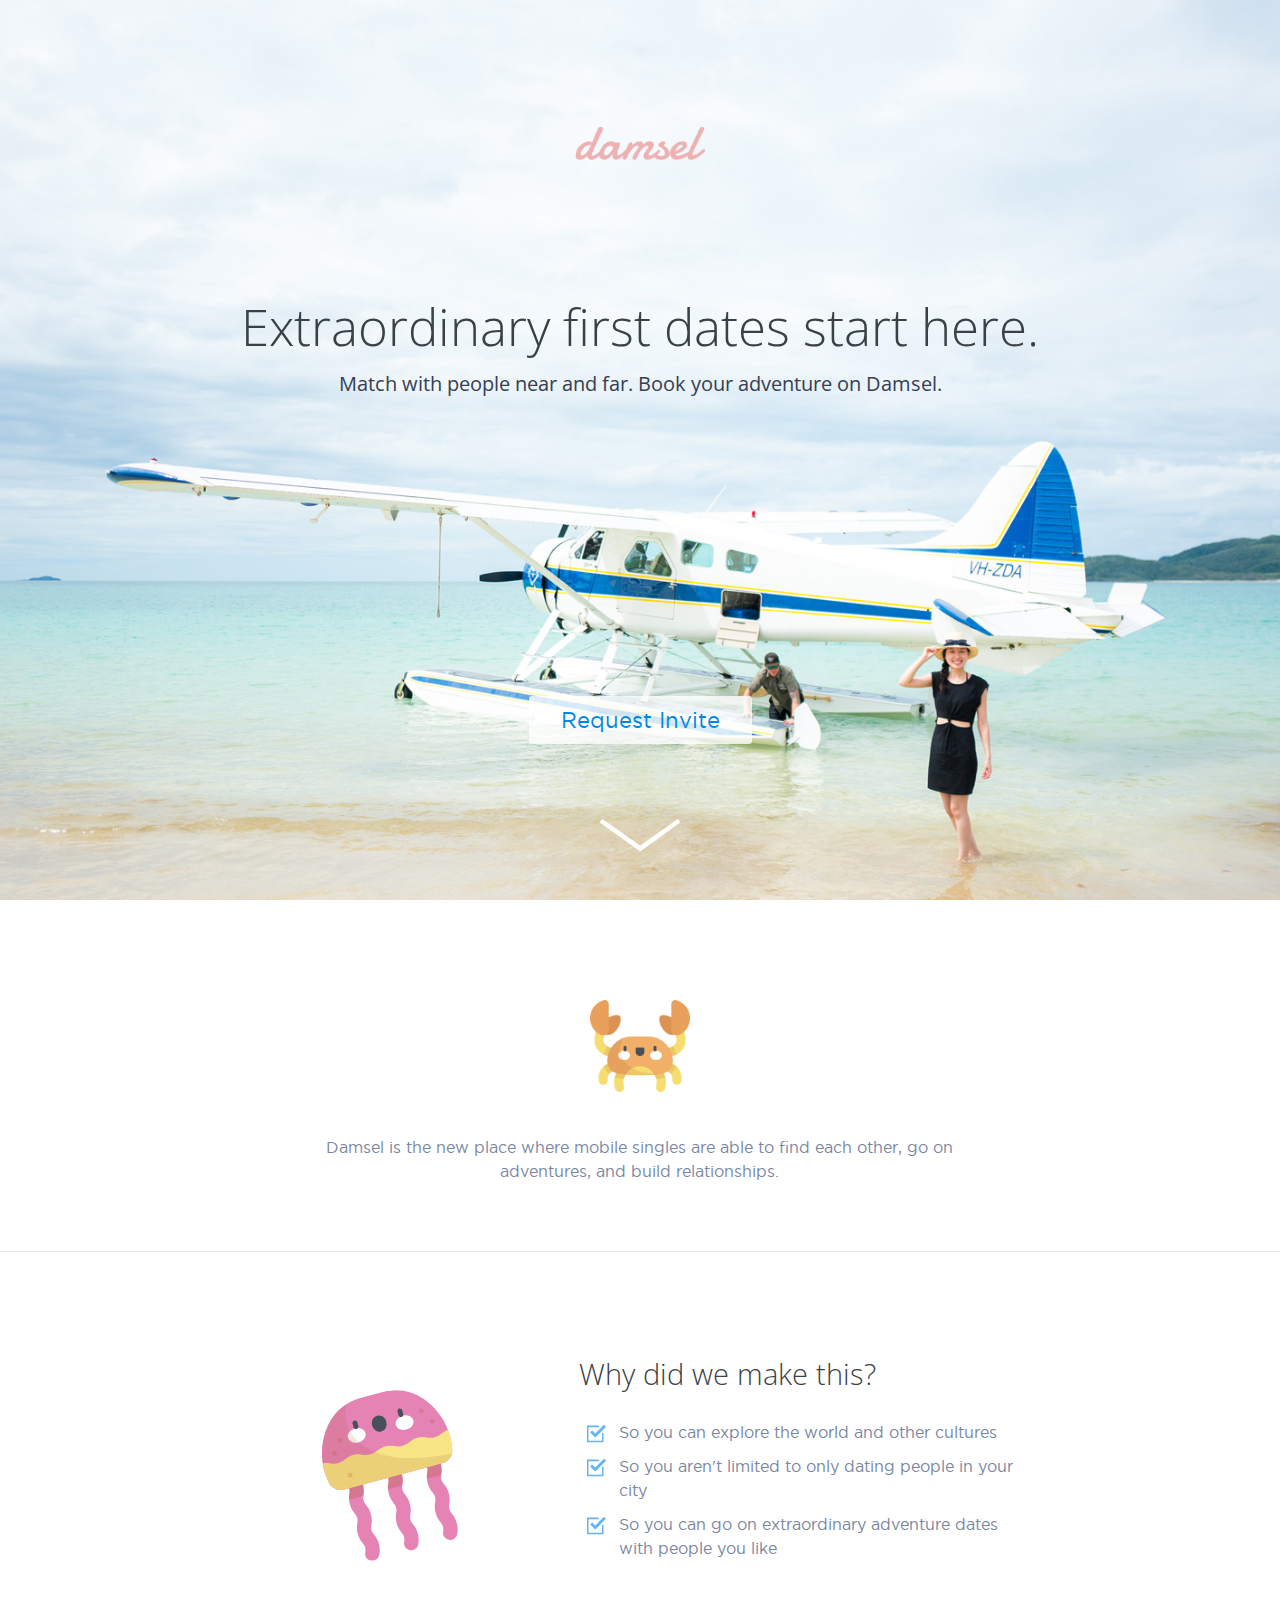
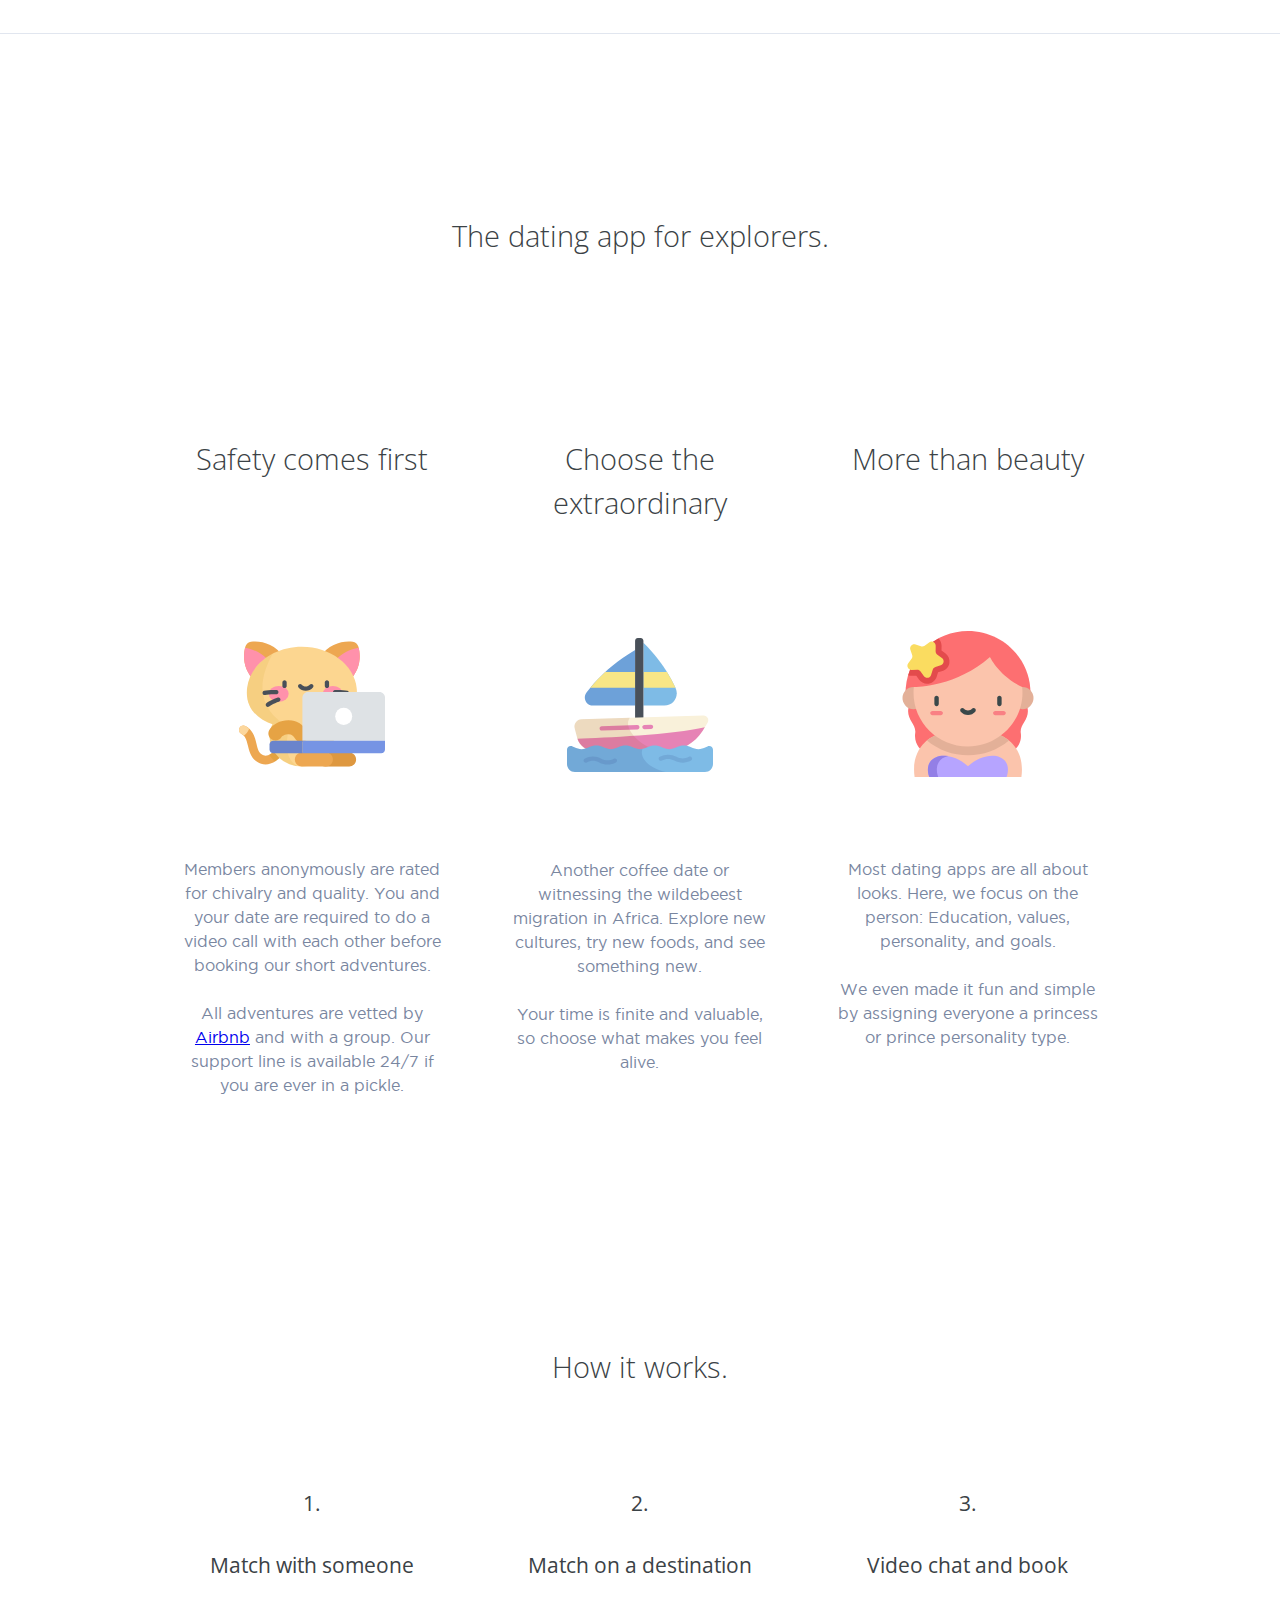
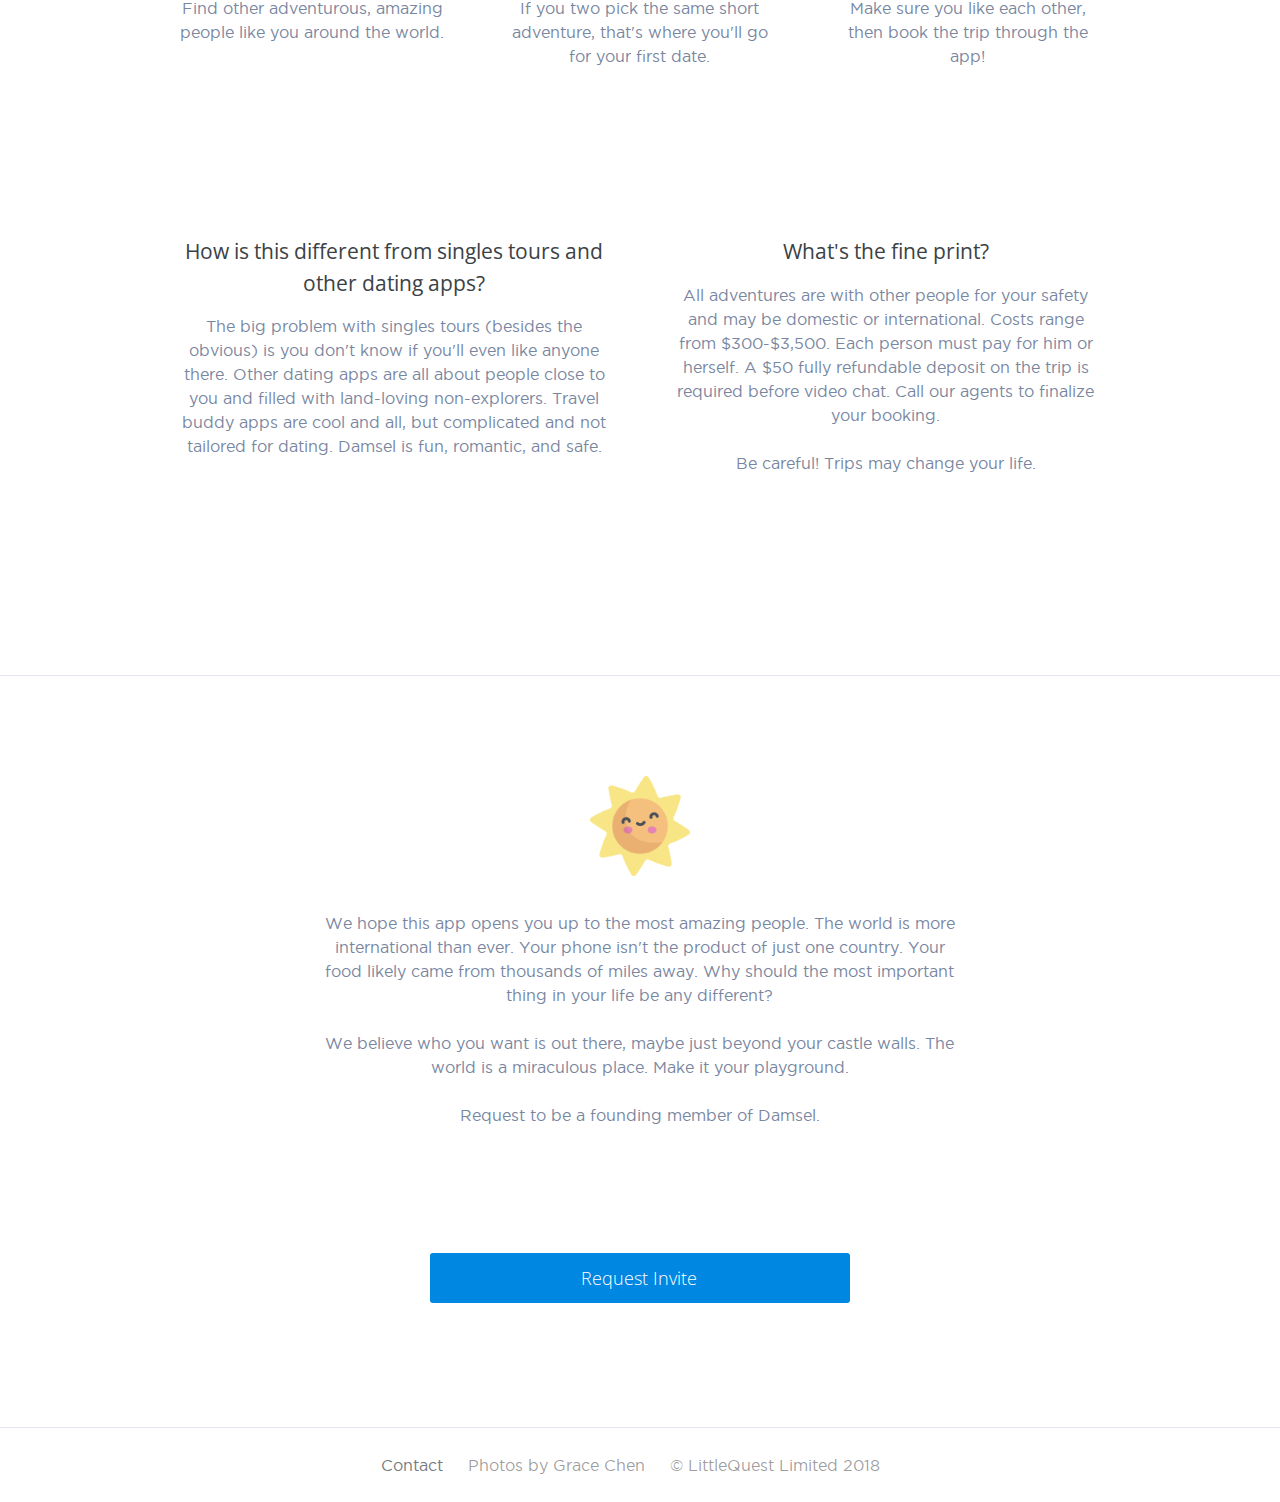
==== index.html @ 071e464c "cleaned up copy" ====
<!DOCTYPE html>
<html lang="en" class="marketing">
  <head>
    <meta http-equiv="X-UA-Compatible" content="IE=edge">
    <meta charset="utf-8">
    <title>Damsel - The dating app for explorers.</title>
    <meta name="description" content="Extraordinary first dates start here. Match with people near and far. Book your adventure on Damsel. The dating app for explorers." />
    <meta name="keywords" content="img-assets/socialthumbmail.jpg" />

    <meta name="viewport" content="width=device-width, initial-scale=1">
    <meta name="author" content="Damsel.app" />
    <meta name="copyright" content="Damsel" />
    <meta name="application-name" content="Damsel" />
    <meta property="og:title" content="Damsel - Find your next adventure." />
    <meta property="og:locale" content="en_US" />  
    <meta property="fb:app_id" content="" />
    <meta property="og:site_name" content="Damsel.app"/>
    <meta property="og:type" content="article" />
    <meta property="og:image" content="img-assets/socialthumbnail.jpg" />
    <meta property="og:url" content="https://www.damsel.app/" />
    <meta property="og:description" content="Extraordinary first dates start here. Match with people near and far. Book your adventure on Damsel. The dating app for explorers." />

    <meta name="twitter:card" content="summary" />
    <meta name="twitter:title" content="Damsel" />
    <meta name="twitter:description" content="Extraordinary first dates start here. Match with people near and far. Book your adventure on Damsel. The dating app for explorers." />
    <meta name="twitter:image" content="img-assets/socialthumbmail.jpg" />  
 

    <!-- Global site tag (gtag.js) - Google Analytics -->
    <script async src="https://www.googletagmanager.com/gtag/js?id=UA-123199092-1"></script>
    <script>
      window.dataLayer = window.dataLayer || [];
      function gtag(){dataLayer.push(arguments);}
      gtag('js', new Date());

      gtag('config', 'UA-123199092-1');
    </script>


    <!-- <link rel="icon" href="http://www.thebreakupapp.com/wp-content/uploads/2016/04/cropped-favicon-32x32.png" sizes="32x32" /> -->
    <!-- <link rel="shortcut icon" type="image/x-icon" href="/favicon.ico"> -->


    <link rel="stylesheet" href="css/marketing.css">

    <!--[if lt IE 9]>
    <script src="//cdn.jsdelivr.net/html5shiv/3.7.2/html5shiv.min.js"></script>
    <script src="//cdnjs.cloudflare.com/ajax/libs/respond.js/1.4.2/respond.min.js"></script>
    <![endif]-->

  </head>

<body>
  <!-- fb -->
<div id="fb-root"></div>
<script>(function(d, s, id) {
  var js, fjs = d.getElementsByTagName(s)[0];
  if (d.getElementById(id)) return;
  js = d.createElement(s); js.id = id;
  js.src = 'https://connect.facebook.net/en_GB/sdk.js#xfbml=1&version=v3.1&appId=214267021956002&autoLogAppEvents=1';
  fjs.parentNode.insertBefore(js, fjs);
}(document, 'script', 'facebook-jssdk'));</script>


  <!-- Top bar removed for now -->
<!--  <div class="top-bar">
    <div class="top-bar-text">Available on iOS and Android.</div>
    <h1 class="logo hide-text">Damsel</h1>
    <a href="/login" class="sign-in-button">Download</a>
  </div> -->
<!--   <a href="/login" class="sign-in-button">damsel.app</a>
 -->
  <section class="splash-content">
    <div class="logo-container">
      <h1 class="logo hide-text">Damsel</h1>
    </div>
    <div id="app-download" class="main-center get-app">
      <h1>Extraordinary first dates start here.</h1>
      <p class="lead">Match with people near and far. Book your adventure on Damsel.</p>
 <!--      <form action="/" method="post" class="main-cta">
        <div  class="mobile-apps"><ul class="apps"><li class="app-item"><a class="app-link app-ios" href="https://itunes.apple.com/us/app/littlebook-the-breakup-app/id1033016793?ls=1&mt=8" aria-label="Download LittleBook on the app store" target="_blank"></a></li><li class="app-item"><a class="app-link app-android" href="https://play.google.com/store/apps/details?id=me.littlequest.breakup&utm_source=tba&utm_medium=link&utm_content=android&utm_campaign=header-badge" aria-label="Download LittleBook on Google Play" target="_blank"></a></li></ul>
        </div>
        <br>
      </form> -->

    </div>
    <div class="splash-foot">
      <div class="more-wrap">
        <a href="https://mailchi.mp/95d8ba915544/damsel" id="top-anchor" rel="" class="tell-me-more">Request Invite</a>
      </div>
          <div class="arrow-container">
      <h1 class="icon hide-text">Arrow</h1>
    </div>
    </div>
  </section>


  <section class="paragraph-text features top-part">
    <div class="icon-container">
      <h1 class="icon hide-text">Damsel</h1>
    </div>
    <a id="tell-me-more" name="tellmemore-anchor">scroll to here</a>
    <div class="outer-container">
    <p>Damsel is the new place where mobile singles are able to find each other, go on adventures, and build relationships.</p>
  </section>

  <section class="feature-checks paragraph-text">
    <div class="outer-container">
      <div class="feature-list">
        <div class="balloon" data--300-top="top[sqrt]:-100;" data-600-top="top:100px;"></div>
      <h2>Why did we make this?</h2>
        <ul>
          <li class="feature-li">So you can explore the world and other cultures</li>
          <li class="feature-li">So you aren't limited to only dating people in your city</li>
          <li class="feature-li">So you can go on extraordinary adventure dates with people you like</li>
        </ul>
      </div>
    </div>
  </section>

  <section class="three-points">
    <div class="outer-container">
      <h2>The dating app for explorers.</h2>

      <div class="third">
        <h2>Safety comes first</h2>
        <div class="first-image"></div>
        <p>Members anonymously are rated for chivalry and quality. You and your date are required to do a video call with each other before booking our short adventures.
        <br>&nbsp;<br>
        All adventures are vetted by <a href="https://www.airbnb.com/s/experiences">Airbnb</a> and with a group. Our support line is available 24/7 if you are ever in a pickle.</p>
      </div>
      <div class="third">
        <h2 style="margin-bottom:58px;">Choose the extraordinary</h2>
        <div class="second-image"></div>
        <p>Another coffee date or witnessing the wildebeest migration in Africa. Explore new cultures, try new foods, and see something new. 
        <br>&nbsp;<br>
        Your time is finite and valuable, so choose what makes you feel alive.
        </p>
      </div>
      <div class="third">
      <h2>More than beauty</h2>
      <div class="third-image"></div>
      <p>Most dating apps are all about looks. Here, we focus on the person: Education, values, personality, and goals. 
      <br>&nbsp;<br>
      We even made it fun and simple by assigning everyone a princess or prince personality type.
      </p>
      </div>
    </div>
  </section>


<section class="three-points">
    <div class="outer-container">
      <h2>How it works.</h2>
      <div class="third">
        <!-- <div class="fourth-image></div>  -->
        <h3>1.<br><br> Match with someone</h3>
        <p>Find other adventurous, amazing people like you around the world.</p>
      </div>
      <div class="third">
       <!-- <div class="fifth-image"></div> -->
        <h3>2.<br><br>Match on a destination</h3>
        <p>If you two pick the same short adventure, that's where you'll go for your first date. 
        </p>
      </div>
      <div class="third">
      <h3>3.<br><br>Video chat and book</h3>
      <!-- <div class="sixth-image"></div> -->
      <p>Make sure you like each other, then book the trip through the app!
      </p>
      </div>
    </div>
  </section>
  
  <section class="faq">
    <div class="outer-container">
      <div class="half">
        <h3>How is this different from singles tours and other dating apps?</h3>
        <p>The big problem with singles tours (besides the obvious) is you don't know if you'll even like anyone there. Other dating apps are all about people close to you and filled with land-loving non-explorers. Travel buddy apps are cool and all, but complicated and not tailored for dating. Damsel is fun, romantic, and safe.</p>
      </div>
      <div class="half">
        <h3>What's the fine print?</h3>
        <p>All adventures are with other people for your safety and may be domestic or international. Costs range from $300-$3,500. Each person must pay for him or herself. A $50 fully refundable deposit on the trip is required before video chat. Call our agents to finalize your booking.<br>&nbsp;<br>Be careful! Trips may change your life.</p>
      </div>
    </div>
  </section>


  <section class="paragraph-text bottom-part">
    <div class="icon-container">
      <h1 class="icon2 hide-text">Sunshine</h1>
    </div>
    <div class="outer-container">
      <p>We hope this app opens you up to the most amazing people. The world is more international than ever. Your phone isn't the product of just one country. Your food likely came from thousands of miles away. Why should the most important thing in your life be any different?<br>&nbsp;<br>We believe who you want is out there, maybe just beyond your castle walls. The world is a miraculous place. Make it your playground.
      <br>&nbsp;<br>
      Request to be a founding member of Damsel.
      </p>

    </div>
    <div>      
      <form id="form" method="get" target="" action="https://mailchi.mp/95d8ba915544/damsel" accept-charset="UTF-8" class="main-cta" onsubmit="submitted=true;">
        <button type="" id="myEmailButton" class="btn-main-cta" >Request Invite</button>
        <br>
      </form> 
    </div>
  </section>

<!--   <section class="foot-cta" id="get-app-link">
    <div class="outer-container">
      <h2 id="notice">Ready to be amazing?</h2>

    </div>
  </section> -->


  <footer>
<div class="footer-links">
  <ul>
<!--     <li><a href="#app-download" class="a-blue get-app" style="font-weight: bold; color: #0088e3;">Get App</a></li>
 -->    <li><a href="mailto:merlin@damsel.app">Contact</a></li>
    <!-- <li><a href="http://www.littlequest.me/terms">Terms & Privacy Policy</a></li> -->
    <li class="copyright">Photos by Grace Chen</li>    
    <li class="copyright">&copy; LittleQuest Limited 2018</li>
    <!-- <li class="copyright"><div class="fb-like" data-href="https://www.facebook.com/damselapp" data-width="80px" data-layout="button" data-action="like" data-size="small" data-show-faces="false" data-share="false"></div></li> -->
  </ul>
</div>
</footer>



    <!-- SCRIPTS -->
    <script src="https://ajax.googleapis.com/ajax/libs/jquery/1.11.1/jquery.min.js"></script>


    <script>
    // Top bar removed for now.
      // $(document).scroll(function() { // show/hides top bar on scroll
      //  var y = $(this).scrollTop();
      //  if (y > 550) {
      //    $(".top-bar").css("top", "0");
      //  } else {
      //    $(".top-bar").css("top", "-70px");
      //  }
      // });

      // // Locks scrolling on first load (at the top of the page), but releases scrolling once 'tell me more' is clicked (or page refreshed anywhere except the top of the page).
      // $(document).ready(function(){

      //     $('.get-app').click(function(){
      //     $('html, body').animate({
      //       scrollTop: $( $(this).attr('href') ).offset().top
      //     }, 500);
      //     return false;
      //   });

      // });



    </script>

    <!-- Hotjar Tracking Code for https://www.damsel.app/ -->
    <script>
        (function(h,o,t,j,a,r){
            h.hj=h.hj||function(){(h.hj.q=h.hj.q||[]).push(arguments)};
            h._hjSettings={hjid:266329,hjsv:6};
            a=o.getElementsByTagName('head')[0];
            r=o.createElement('script');r.async=1;
            r.src=t+h._hjSettings.hjid+j+h._hjSettings.hjsv;
            a.appendChild(r);
        })(window,document,'https://static.hotjar.com/c/hotjar-','.js?sv=');
    </script>

</body>
</html>
---- css/marketing.css ----
/* Neat 1.7.0
 * http://neat.bourbon.io
 * Copyright 2012-2014 thoughtbot, inc.
 * MIT License */

@import url(https://fonts.googleapis.com/css?family=Open+Sans:400,600,300);

@font-face {
    font-family: 'gotham';
    src: url('fonts/gotham-book2-webfont.eot');
    src: url('fonts/gotham-book2-webfont.eot?#iefix') format('embedded-opentype'),
         url('fonts/gotham-book2-webfont.woff2') format('woff2'),
         url('fonts/gotham-book2-webfont.woff') format('woff'),
         url('fonts/gotham-book2-webfont.ttf') format('truetype'),
         url('fonts/gotham-book2-webfont.svg#gothamregular') format('svg');
    font-weight: normal;
    font-style: normal;
}


html, body, div, span, applet, object, iframe,
h1, h2, h3, h4, h5, h6, p, blockquote, pre,
a, abbr, acronym, address, big, cite, code,
del, dfn, em, img, ins, kbd, q, s, samp,
small, strike, strong, sub, sup, tt, var,
b, u, i, center,
dl, dt, dd, ol, ul, li,
fieldset, form, label, legend,
table, caption, tbody, tfoot, thead, tr, th, td,
article, aside, canvas, details, embed,
figure, figcaption, footer, header, hgroup,
menu, nav, output, ruby, section, summary,
time, mark, audio, video {
  margin: 0;
  padding: 0;
  border: 0;
  font-size: 100%;
  font: inherit;
  vertical-align: baseline; }

/* HTML5 display-role reset for older browsers */
article, aside, details, figcaption, figure,
footer, header, hgroup, menu, nav, section {
  display: block; }

body {
  line-height: 1; }

ol, ul {
  list-style: none; }

blockquote, q {
  quotes: none; }

blockquote:before, blockquote:after,
q:before, q:after {
  content: '';
  content: none; }

table {
  border-collapse: collapse;
  border-spacing: 0; }

html {
  box-sizing: border-box; }

*, *::after, *::before {
  box-sizing: inherit; }




html {
  -webkit-box-sizing: border-box;
  -moz-box-sizing: border-box;
  box-sizing: border-box; 
}

h1, h2, h3, h4, h5 {
  cursor: default; }

h1, h2 {
  font-family: "open sans", "Lucida Grande", "Tahoma", "Verdana", "Arial", sans-serif;
  font-weight: 300; }

h1 {
  font-size: 3.2em;
  text-align: center;
  line-height: 1.3;
  color: #3A4145;
 }
  @media screen and (min-width: 480px) and (max-width: 1024px) {
    h1 {
      font-size: 2.8em; } }
  @media screen and (min-width: 320px) and (max-width: 480px) {
    h1 {
      font-size: 2em; } }

h2 {
  font-size: 2.3em; }

h3 {
  text-align: center;
  font-size: 1.5em;
  font-family: "open sans", "Lucida Grande", "Tahoma", "Verdana", "Arial", sans-serif;
  padding-bottom: 30px; }

h4 {
  font-size: 1.3em; }
  h4.form-head {
    font-family: "open sans", "Lucida Grande", "Tahoma", "Verdana", "Arial", sans-serif; }

br {
  clear: both; }

hr {
  width: 60%;
  border: 0;
  height: 1px;
  background: #d9dadb; }

body {
  color: #3A4145; }

.hide-text {
  text-indent: 100%;
  white-space: nowrap;
  overflow: hidden; }

.none {
  display: none; }

.modal-open {
  overflow: hidden; }

p.lead {
  font-size: 1.5em;
  font-family: "open sans", "Lucida Grande", "Tahoma", "Verdana", "Arial", sans-serif;
  text-align: center;
  margin-top: 10px;
  /* #79869f */ 
  color: #354054;
  -webkit-font-smoothing: antialiased; }
p.center {
  text-align: center; }
p.disclaimer {
  font-size: .75em;
  font-family: "open sans", "Lucida Grande", "Tahoma", "Verdana", "Arial", sans-serif;
  color: #79869f;
  -webkit-font-smoothing: antialiased; }
  p.disclaimer a {
    color: #3A4145;
    text-decoration: none; }
    p.disclaimer a:hover {
      border-bottom: 1px dotted #3A4145; }


strong {
  font-weight: 600; }

body {
  font-family: "gotham", "open sans", "Tahoma", "Verdana", "Arial", sans-serif;
  line-height: 1.5; 
}

header {
  height: 80px;
  margin-bottom: 50px; }


footer {
  width: 100%;
  margin-top: 25px;
  }

  footer .footer-links {
    color: rgba(0, 0, 0, 0.4);
    font-weight: 300; }
    footer .footer-links ul {
      text-align: center;
      /*padding: 40px 0 25;*/
      padding: 0px 20px 10px;
    }
    footer .footer-links ul li {
      display: inline-block;
      margin-right: 20px;
      padding-bottom: 15px;
      text-align: center; }
      footer .footer-links ul li a {
        color: #3A4145;
        text-decoration: none;
        font-weight: 300;
        opacity: 0.7;
        transition: opacity 0.2s ease; }
        footer .footer-links ul li a:hover {
          opacity: 1; }

*, *:before, *:after {
  -webkit-box-sizing: inherit;
  -moz-box-sizing: inherit;
  box-sizing: inherit; }

.marketing {
  height: 100%;
  width: 100%;
  position: relative;
}
  .marketing body {
    height: 100%;
    width: 100%;
    position: relative;
    color: #79869f;
     }


    @media screen and (min-width: 320px) and (max-width: 650px) {
      .marketing body {
        font-size: 0.85em; } 
      }
    .marketing body.stop-scroll {
      overflow: hidden; }
  .marketing #tell-me-more {
    opacity: 0;
    position: absolute;
    top: 0px;
    /*top: 80px;*/
    right: 0; }
  .marketing input, .marketing button, .marketing div, .marketing form, .marketing img {
    box-sizing: border-box; }
  .marketing p.lead {
    font-size: 20px;
    padding: 0 18px;
    color: #354054; }
  .marketing h1 {
    font-size: 3.2em; }
    @media screen and (min-width: 320px) and (max-width: 650px) {
      .marketing h1 {
        font-size: 2.8em;
        margin: 0px 20px 20px;
         } }
  .marketing h2 {
    font-size: 1.8em;
    color: #3b4246; }
    @media screen and (min-width: 320px) and (max-width: 650px) {
      .marketing h2 {
        width: 90%; } 
      .marketing .feature-list h2 {
        width: 100%;
      }
      }
  .marketing h3 {
    font-family: "open sans", "Lucida Grande", Tahoma, Verdana, Arial, sans-serif;
    font-size: 1.3em;
    color: #3b4246;
    padding-bottom: 15px; }
  .marketing span.text-green {
    color: #82bf02; }
  .marketing span.em {
    font-style: italic;
    font-weight: 600; }
  .marketing header {
    padding-top: 60px;
    text-align: center; }
  .marketing .highlightme {
    background-color: #fffac2; }
  .marketing section {
    margin: 0; }
    .marketing section:nth-of-type(1) {
      margin: 0; }
  .marketing .outer-container {
    max-width: 60em;
    margin-left: auto;
    margin-right: auto; }
    .marketing .outer-container:after {
      content: "";
      display: table;
      clear: both; }
  .marketing .logo-container {
    position: relative; }
    .marketing .logo-container .logo {
      background: url(../img-assets/logo-large.png) no-repeat;
      background-size: 130px;
      width: 130px;
      height: 40px;
      position: absolute;
      margin: auto;
      top: 0;
      bottom: 0;
      left: 0;
      right: 0; }

      .marketing .icon-container {
        height: 100px;
        width: 100%;
        /* min-height: 200px; */
        margin-bottom: 35px;
        position: relative;
    }


      .icon-container .icon {
        background: url(../img-assets/damsel-crab.png) no-repeat;
        background-size: 100px;
        width: 100px;
        height: 100px;
        position: absolute;
        margin: auto;
        top: 0;
        bottom: 0;
        left: 0;
        right: 0; 
    }

          .icon-container .icon2 {
        background: url(../img-assets/sunshine.png) no-repeat;
        background-size: 100px;
        width: 100px;
        height: 100px;
        position: absolute;
        margin: auto;
        top: 0;
        bottom: 0;
        left: 0;
        right: 0; 
    }


.arrow-container .icon {
    background: url(../img-assets/118738.png) no-repeat;
    background-size: 80px;
    width: 80px;
    height: 80px;
    position: absolute;
    margin: auto;
    top: 270px;
    bottom: 0;
    left: 0;
    right: 0;
    -webkit-animation-name: bob;
    animation-name: bob;
    -webkit-animation-duration: 1.5s;
    animation-duration: 1.5s;
    -webkit-transition: all cubic-bezier(.8,.1,.27,1);
    -o-transition: all cubic-bezier(.8,.1,.27,1);
    transition: all cubic-bezier(.8,.1,.27,1);
    -webkit-animation-iteration-count: infinite;
    animation-iteration-count: infinite;
}

      @media screen and (min-width: 320px) and (max-width: 650px) {
        .marketing .logo-container .logo {
          width: 120px;
          height: 40px;
          background-size: 120px; } 
        }
  .marketing .logo-container, .marketing .splash-foot {
    height: 32.5%;
    width: 100%;
    min-height: 200px; }


  @media screen and (min-width: 320px) and (max-width: 650px) {
    .marketing .logo-container {
      height: 15%;
      min-height: 0; } }
  .marketing .splash-foot {
    overflow: visible;
    position: relative;
    text-align: center; }
    .marketing .splash-foot .more-wrap {
      margin: auto;
      width: 300px;
      height: 30px;
      position: absolute;
      /*top: -130px;*/
      top: -10px;
      left: 0;
      bottom: 0;
      right: 0;
      z-index: 999; }

    .marketing .splash-foot {
      position: absolute;
      bottom: 30px;
    }
      @media screen and (min-width: 320px) and (max-width: 650px) {
        .marketing .splash-foot  {
        position: absolute;
        bottom: 35px;
              } 
           }
    .marketing .splash-foot .tell-me-more {
      padding: 12px 32px;
      border-radius: 3px;
      /*border: 1px #D3D3D3 solid;*/
      background: rgba(255, 255, 255, 0.78);
      font-size: 1.4em;
      color: #0087e2;
      font-weight: 300;
      cursor: pointer;
      text-decoration: none; 
    }
      .marketing .splash-foot .tell-me-more:hover {
        /*color: #64B5F6; #0F67BE; */
        /*color: #0087e2;*/

      }
    .marketing .splash-foot .background-hills, .marketing .splash-foot .foreground-hills {
      position: relative;
      background-color: transparent;
      z-index: 9; }
    .marketing .splash-foot .foreground-hills:before {
      content: "";
      width: 100%;
      height: 450px;
      background: url(../images/hills.svg) no-repeat;
      background-size: 120%;
      background-position: center center;
      position: absolute;
      top: 0;
      right: 0;
      overflow: visible;
      z-index: -1; }
      @media screen and (min-width: 801px) and (max-width: 1024px) {
        .marketing .splash-foot .foreground-hills:before {
          background-size: 1500px; } }
      @media screen and (min-width: 651px) and (max-width: 800px) {
        .marketing .splash-foot .foreground-hills:before {
          background-size: 1300px; } }
      @media screen and (min-width: 320px) and (max-width: 650px) {
        .marketing .splash-foot .foreground-hills:before {
          background-size: 1200px;
          height: 300px;
          top: 100px; } }
    .marketing .splash-foot .background-hills:before {
      content: "";
      width: 100%;
      height: 400px;
      position: absolute;
      top: -70px;
      right: 0;
      background: url(../images/hills3.svg) no-repeat;
      background-size: 110%;
      background-position: center center;
      z-index: -2;
      opacity: 0.1; }
      @media screen and (min-width: 801px) and (max-width: 1024px) {
        .marketing .splash-foot .background-hills:before {
          background-size: 1500px; } }
      @media screen and (min-width: 651px) and (max-width: 800px) {
        .marketing .splash-foot .background-hills:before {
          display: none; } }
      @media screen and (min-width: 320px) and (max-width: 650px) {
        .marketing .splash-foot .background-hills:before {
          display: none; } }
    .marketing .splash-foot .background-mask {
      width: 100%;
      height: 200px;
      background: #F2F8FD;
      position: absolute;
      right: 0;
      bottom: -150px; }
  .marketing .main-cta {
    width: 600px;
    margin: 126px auto 0; }
    @media screen and (min-width: 320px) and (max-width: 650px) {
      .marketing .main-cta {
        width: 90%; } }
    .marketing .main-cta:hover .input-main-cta {
      border-color: #0096fb; }
    .marketing .main-cta:hover .btn-main-cta {
      background: #0096fb;
      border-color: #0096fb; }
    .marketing .main-cta .input-main-cta {
      font-family: "open sans", "open sans", "Lucida Grande", Tahoma, Verdana, Arial, sans-serif;
      font-weight: 300;
      font-size: 18px;
      padding: 0 15px;
      width: 380px;
      height: 50px;
      border: 2px solid #0087e2;
      border-radius: 3px 0 0 3px;
      border-right: 0;
      margin: 0;
      display: block;
      float: left;
      transition: border-color 0.2s ease; }
      .marketing .main-cta .input-main-cta::-webkit-input-placeholder {
        color: #d9dadb; }
      .marketing .main-cta .input-main-cta::-moz-placeholder {
        color: #d9dadb; }
      .marketing .main-cta .input-main-cta:-moz-placeholder {
        color: #d9dadb; }
      .marketing .main-cta .input-main-cta:-ms-input-placeholder {
        color: #d9dadb; }
      .marketing .main-cta .input-main-cta:focus {
        border-color: #0087e2; }
    .marketing .main-cta .btn-main-cta {
    cursor: pointer;
    height: 50px;
    width: 420px;
    border-radius: 3px;
    color: #fff;
    background: #0087e2;
    border: solid 2px #0087e2;
    border-left: 0;
    transition: all 0.2s ease;
    display: block;
    /* float: left; */
    margin: auto;
    font-family: "open sans", "Lucida Grande", Tahoma, Verdana, Arial, sans-serif;
    font-weight: 300;
    font-size: 18px; }
      .marketing .main-cta .btn-main-cta:focus {
        -webkit-box-shadow: 0 0 5px 0 rgba(255, 255, 255, 0.5); }
    @media screen and (min-width: 320px) and (max-width: 650px) {
      .marketing .main-cta .btn-main-cta, .marketing .main-cta .input-main-cta {
        width: 100%;
        margin-bottom: 10px;
        border-right: 2px solid #0087e2;
        border-left: 2px solid #0087e2;
        border-radius: 3px; } }
  .marketing .splash-content {
    width: 100%;
    margin: 0 auto;
    height: 100%;
    min-height: 640px;
    position: relative;
    z-index: 5;
    background: #b3dbf6;
    /* Old browsers */
    background: -moz-linear-gradient(5deg, #b3dbf6 0%, #cbebff 10%, #f3f9fd 44%, #f7fafc 100%);
    /* FF3.6+ */
    background: -webkit-gradient(linear, left bottom, right top, color-stop(0%, #b3dbf6), color-stop(10%, #cbebff), color-stop(44%, #f3f9fd), color-stop(100%, #f7fafc));
    /* Chrome,Safari4+ */
    background: -webkit-linear-gradient(5deg, #b3dbf6 0%, #cbebff 10%, #f3f9fd 44%, #f7fafc 100%);
    /* Chrome10+,Safari5.1+ */
    background: -o-linear-gradient(5deg, #b3dbf6 0%, #cbebff 10%, #f3f9fd 44%, #f7fafc 100%);
    /* Opera 11.10+ */
    background: -ms-linear-gradient(5deg, #b3dbf6 0%, #cbebff 10%, #f3f9fd 44%, #f7fafc 100%);
    /* IE10+ */
    background: linear-gradient(5deg, #b3dbf6 0%, #cbebff 10%, #f3f9fd 44%, #f7fafc 100%);
    /* W3C */
    filter: progid:DXImageTransform.Microsoft.gradient( startColorstr='#b3dbf6', endColorstr='#f7fafc',GradientType=1 );
    /* IE6-9 fallback on horizontal gradient */ 
    background: url(../img-assets/joy3.jpg) no-repeat;
    background-size: cover;
    background-position: bottom;
    /*background-position: 62% 0;*/
    /*background-position: bottom;*/
  }

    /* Use larger background for larger screens */
      @media screen and (min-width: 1200px) {
       .marketing .splash-content {
          background: url(../img-assets/joy2.jpg) no-repeat;
          background-position: 0% 72%;
          background-size: cover;
        }
    }

    .marketing .splash-content .main-center {
      text-align: center;
      height: 35%;
      min-height: 200px;
      width: 100%;
      text-align: center;
      background-color: transparent; }
      @media screen and (min-width: 320px) and (max-width: 650px) {

        .marketing .splash-content {
          /*height: 760px;*/
        }
        .marketing .splash-content .main-center {
          height: auto;
          padding: auto 10px; } 
        }
/*  .marketing .features, .marketing .feature-checks {
    background: rgba(0, 135, 226, 0.05); }*/
  .marketing .features, .marketing .three-points, .marketing .feature-checks, .marketing .faq, .marketing .paragraph-text, .marketing .foot-cta {
    padding-top: 100px;
    padding-bottom: 68px; }

  .foot-cta {
    /*background: url(../img-assets/flyover.jpg) no-repeat top;*/
    /*background: url(../img-assets/takeoff2.jpg) no-repeat 0 286px;*/
    background-size: cover;
/*    background-attachment: fixed;
*/  }

  .marketing .faq, .marketing .paragraph-text {
    border-bottom: 1px solid #E1E6EF; }

  .marketing .faq {
    padding-bottom: 200px
  }

  .marketing .features {    
    /*padding-top: 200px;   */
    position: relative; 
    }

    @media screen and (min-width: 320px) and (max-width: 650px) {
      .marketing .features {
        padding-top: 100px; 
        padding-bottom: 118px;
      } 
      section.foot-cta {
        background: url(../img-assets/takeoff-mobile.jpg) no-repeat;
        background-size: cover;
      }
      .marketing .foot-cta {
       padding-top: 55px;
       padding-bottom: 70px;
      }
      .marketing .three-points, .marketing .feature-checks {
      padding-top: 40px;
      padding-bottom: 40px; 
      }
      .marketing .faq {
       padding-top: 80px;
      padding-bottom: 80px; 
      }
    }
  .marketing .video {
    width: 600px;
    height: 338px;
    margin: 0 auto; }
    @media screen and (min-width: 651px) and (max-width: 800px) {
      .marketing .video {
        width: 80%;
        height: auto; } }
    @media screen and (min-width: 320px) and (max-width: 650px) {
      .marketing .video {
        width: 95%;
        height: auto; } }
  .marketing .three-points {
    text-align: center; }
    .marketing .three-points h2 {
      margin: 80px auto 100px;
     }

    .marketing .three-points .first-image, .marketing .three-points .second-image, .marketing .three-points .third-image {
      height: 246px;
      width: 246px;
      border-radius: 3px;
      background: url("../images/1.2.jpg") no-repeat center center/246px;
      margin: 10px auto 30px; }


    .marketing .three-points .first-image {
      background: url("../img-assets/763724.svg") no-repeat center center/146px; }
    .marketing .three-points .second-image {
      background: url("../img-assets/991762.svg") no-repeat center center/146px; }
    .marketing .three-points .third-image {
      background: url("../img-assets/1009958.svg") no-repeat center center/146px; }

/*    .marketing .three-points .fourth-image {
      background: url("../img-assets/one.svg") no-repeat center center/136px; }
    .marketing .three-points .fifth-image {
      background: url("../img-assets/two.svg") no-repeat center center/136px; }
    .marketing .three-points .sixth-image {
      background: url("../img-assets/three.svg") no-repeat center center/136px; }
*/

  .marketing .third {
    float: left;
    display: block;
    margin-right: 2.35765%;
    width: 31.76157%;
    padding: 0 20px; }
    .marketing .third:last-child {
      margin-right: 0; }
    @media screen and (min-width: 651px) and (max-width: 800px) {
      .marketing .third {
        float: left;
        display: block;
        margin-right: 3.57866%;
        width: 100%;
        margin-bottom: 10px; }
        .marketing .third:last-child {
          margin-right: 0; }
        .marketing .third p {
          max-width: 400px;
          margin: 0 auto; } }
    @media screen and (min-width: 320px) and (max-width: 650px) {
      .marketing .third {
        float: left;
        display: block;
        /*margin-right: 7.42297%;*/
        width: 100%;
        margin-bottom: 40px; }
        .marketing .third:last-child {
          margin-right: 0; }
        .marketing .third p {
          max-width: 400px;
          margin: 0 auto; }
        }
  .marketing .half {
    float: left;
    display: block;
    margin-right: 2.35765%;
    width: 48.82117%;
    padding: 0 20px;
    text-align: center; }
    .marketing .half:last-child {
      margin-right: 0; }
    @media screen and (min-width: 320px) and (max-width: 650px) {
      .marketing .half {
        float: left;
        display: block;
        margin-right: 7.42297%;
        width: 100%; }
        .marketing .half:last-child {
          margin-right: 0; }
        .marketing .half:first-of-type {
          margin-bottom: 30px; } }
  .marketing .balloon {
    position: absolute;
    top: 0;
    left: -300px;
    width: 240px;
    height: 365px;
    -webkit-animation: bob 3s ease-in-out infinite;
    -moz-animation: bob 3s ease-in-out infinite;
    animation: bob 3s ease-in-out infinite; }
    @media screen and (min-width: 320px) and (max-width: 650px) {
       .marketing .splash-content {
        background-position: top 0 left 65%;
       }
      .marketing .balloon {
        display: none; } }
@-webkit-keyframes bob {
  50% {
    -webkit-transform: translateY(-10px); } }
@-moz-keyframes bob {
  50% {
    -moz-transform: translateY(-10px); } }
@keyframes bob {
  50% {
    -webkit-transform: translateY(-10px);
    -moz-transform: translateY(-10px);
    -ms-transform: translateY(-10px);
    -o-transform: translateY(-10px);
    transform: translateY(-10px); } }
  .marketing .balloon:after {
    content: "";
    width: 100%;
    height: 100%;
    background: url("../img-assets/991786.svg") no-repeat center center/168px;
    position: absolute;
    top: -60px;
    right: 0;
    -webkit-transform: rotate(-5deg);
    -moz-transform: rotate(-5deg);
    -ms-transform: rotate(-5deg);
    -o-transform: rotate(-5deg);
    transform: rotate(-5deg); }
  .marketing .clouds1 {
    position: absolute;
    top: -120px;
    left: -560px;
    width: 560px;
    height: 550px; }
    @media screen and (min-width: 320px) and (max-width: 650px) {
      .marketing .clouds1 {
        display: none; } }
  .marketing .clouds1:after {
    content: "";
    width: 100%; 
    height: 100%;
    background: url("../images/clouds1.svg") no-repeat center center/550px;
    position: absolute;
    top: 0;
    right: 0; }
  .marketing .clouds2 {
    position: absolute;
    top: -20px;
    right: -150px;
    width: 310px;
    height: 350px; }
    @media screen and (min-width: 320px) and (max-width: 650px) {
      .marketing .clouds2 {
        display: none; } }
  .marketing .clouds2:after {
    content: "";
    width: 100%;
    height: 100%;
    background: url("../images/clouds2.svg") no-repeat center center/300px;
    background-size: 300px;
    position: absolute;
    top: 0;
    right: 0; }
  .marketing .feature-list {
    padding-left: 10px;
    padding-right: 10px;
    position: relative;
    float: left;
    display: block;
    margin-right: 2.35765%;
    width: 48.82117%;
    margin-left: 42.64902%; }
    .marketing .feature-list:last-child {
      margin-right: 0; }
    .marketing .feature-list ul {
      padding-top: 20px; }
    @media screen and (min-width: 320px) and (max-width: 650px) {
      .marketing .feature-list {
        float: left;
        display: block;
        margin-right: 7.42297%;
        width: 100%;
        margin-left: 0%; }
        .marketing .feature-list:last-child {
          margin-right: 0; }
        .marketing .feature-list h2 {
          text-align: center; }
        .marketing .feature-list ul {
          display: table;
          margin: 0 auto; } }
  .marketing .feature-li {
    padding: 5px 0;
    margin-left: 40px;
    position: relative; }
    .marketing .feature-li:before {
      content: "";
      width: 25px;
      height: 25px;
      position: absolute;
      left: -35px;
      top: 6px;
      background: url("../img-assets/graphic-tick.svg") no-repeat center center/25px; }
  .marketing .paragraph-text p {
    float: left;
    display: block;
    margin-right: 2.35765%;
    width: 65.88078%;
    margin-left: 17.05961%;
    text-align: center; }
    .marketing .paragraph-text p:last-child {
      margin-right: 0; }
  .marketing .foot-cta h2 {
    text-align: center;
    margin: 0 auto; }


        .mobile-apps .apps .app-item {
      display: inline-block;
      margin-top: 35px;
      }

      .mobile-apps .app-link {
          display: block;
          height: 40px;
          width: 135px;
      }

      .mobile-apps .app-ios {
        background: url("/img-assets/mobile-install-apple.png") transparent no-repeat;
        margin-right: 20px;
      }

      .mobile-apps .app-android {
        background: url("/img-assets/mobile-install-google.png") transparent no-repeat;
      }


  @media screen and (min-width: 320px) and (max-width: 650px) {
    .marketing footer {
      height: 120px;
      margin-top: 45px;
       } 
    .marketing .splash-content{
      /*background-size: 900px 900px;*/
        }

          .mobile-apps .app-ios {
        margin-right: 10px;
        }
     }
  .marketing footer.sign-up {
    height: 120px;
     }

 /* .marketing section.paragraph-text.features.top-part {
    padding-bottom: 200px;
  }
*/
  .marketing section.paragraph-text.bottom-part {
    padding: 100px 0;
  }

.book {
    margin: 0 50%;
    width: 100px;
    position: relative;
    left: -50px;
}

@-moz-document url-prefix() {
    .marketing .splash-foot {
    position: absolute;
    bottom: 40px;
  }
}
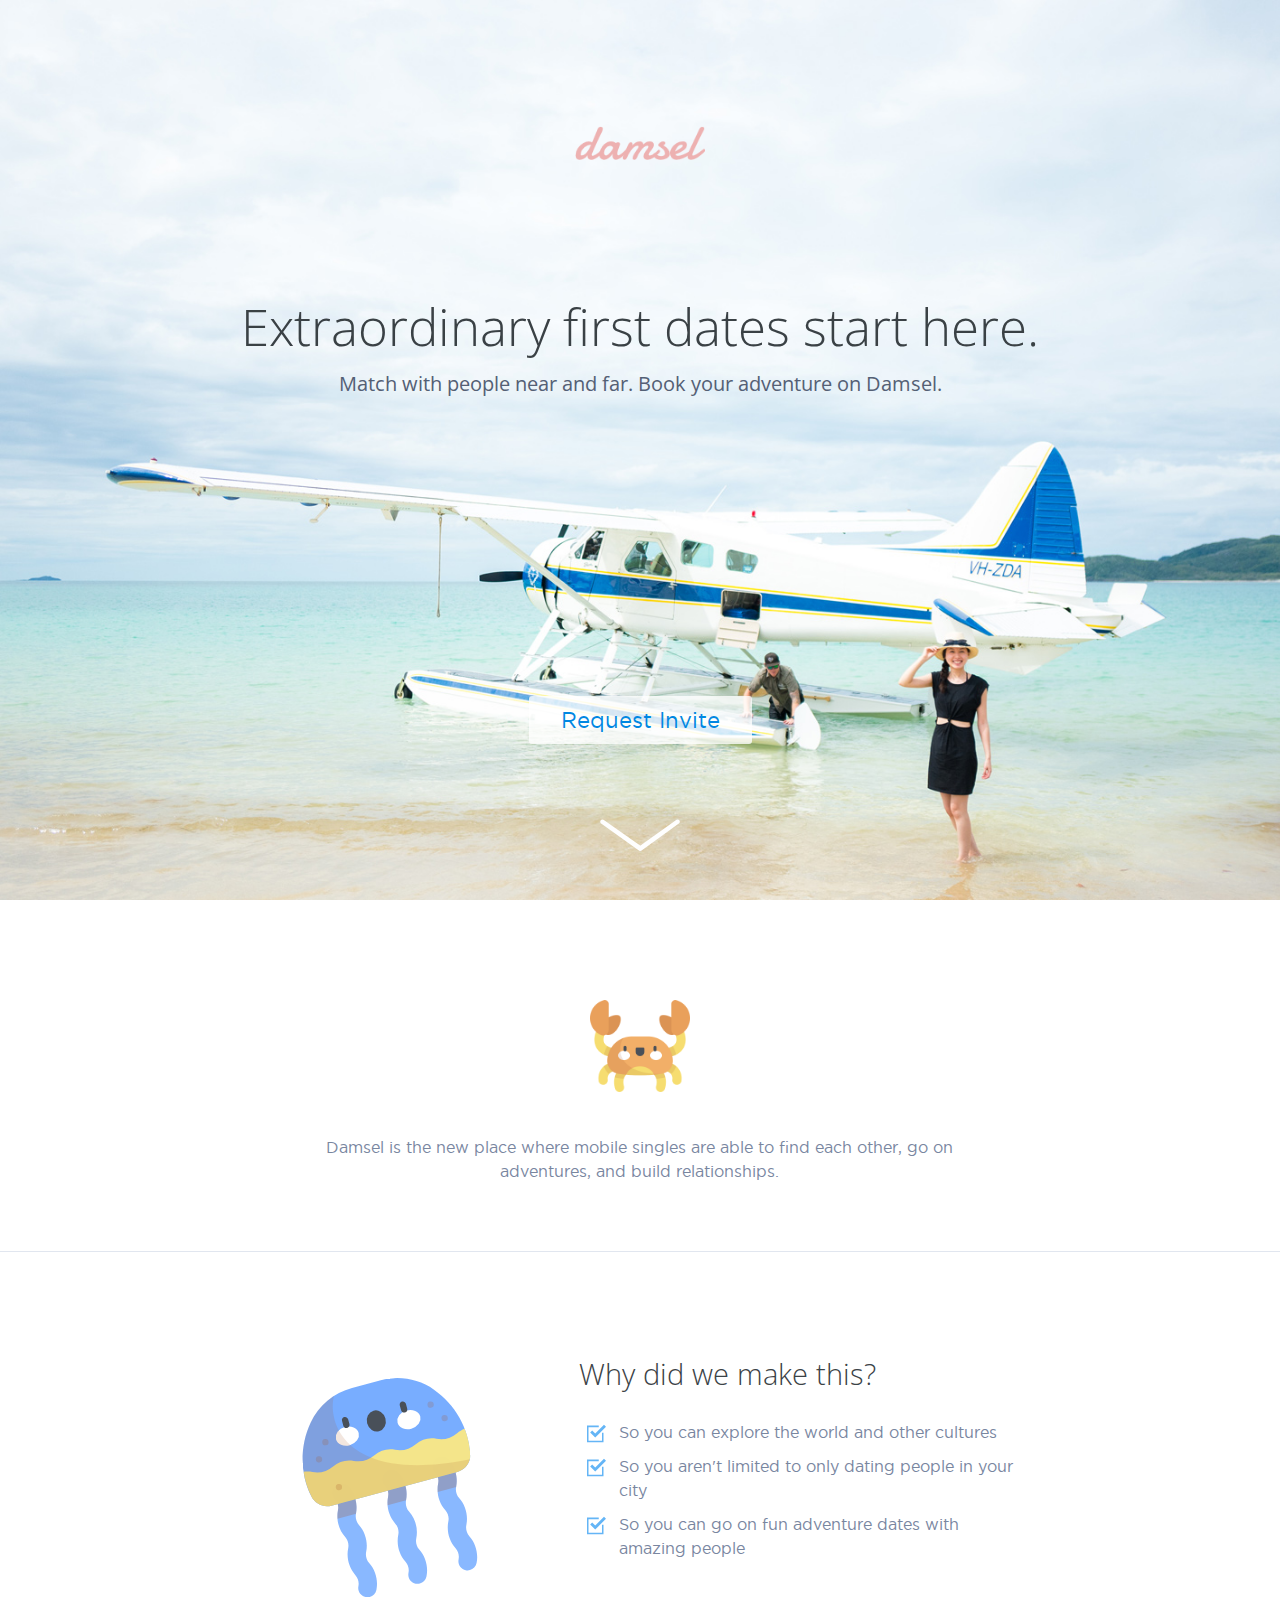
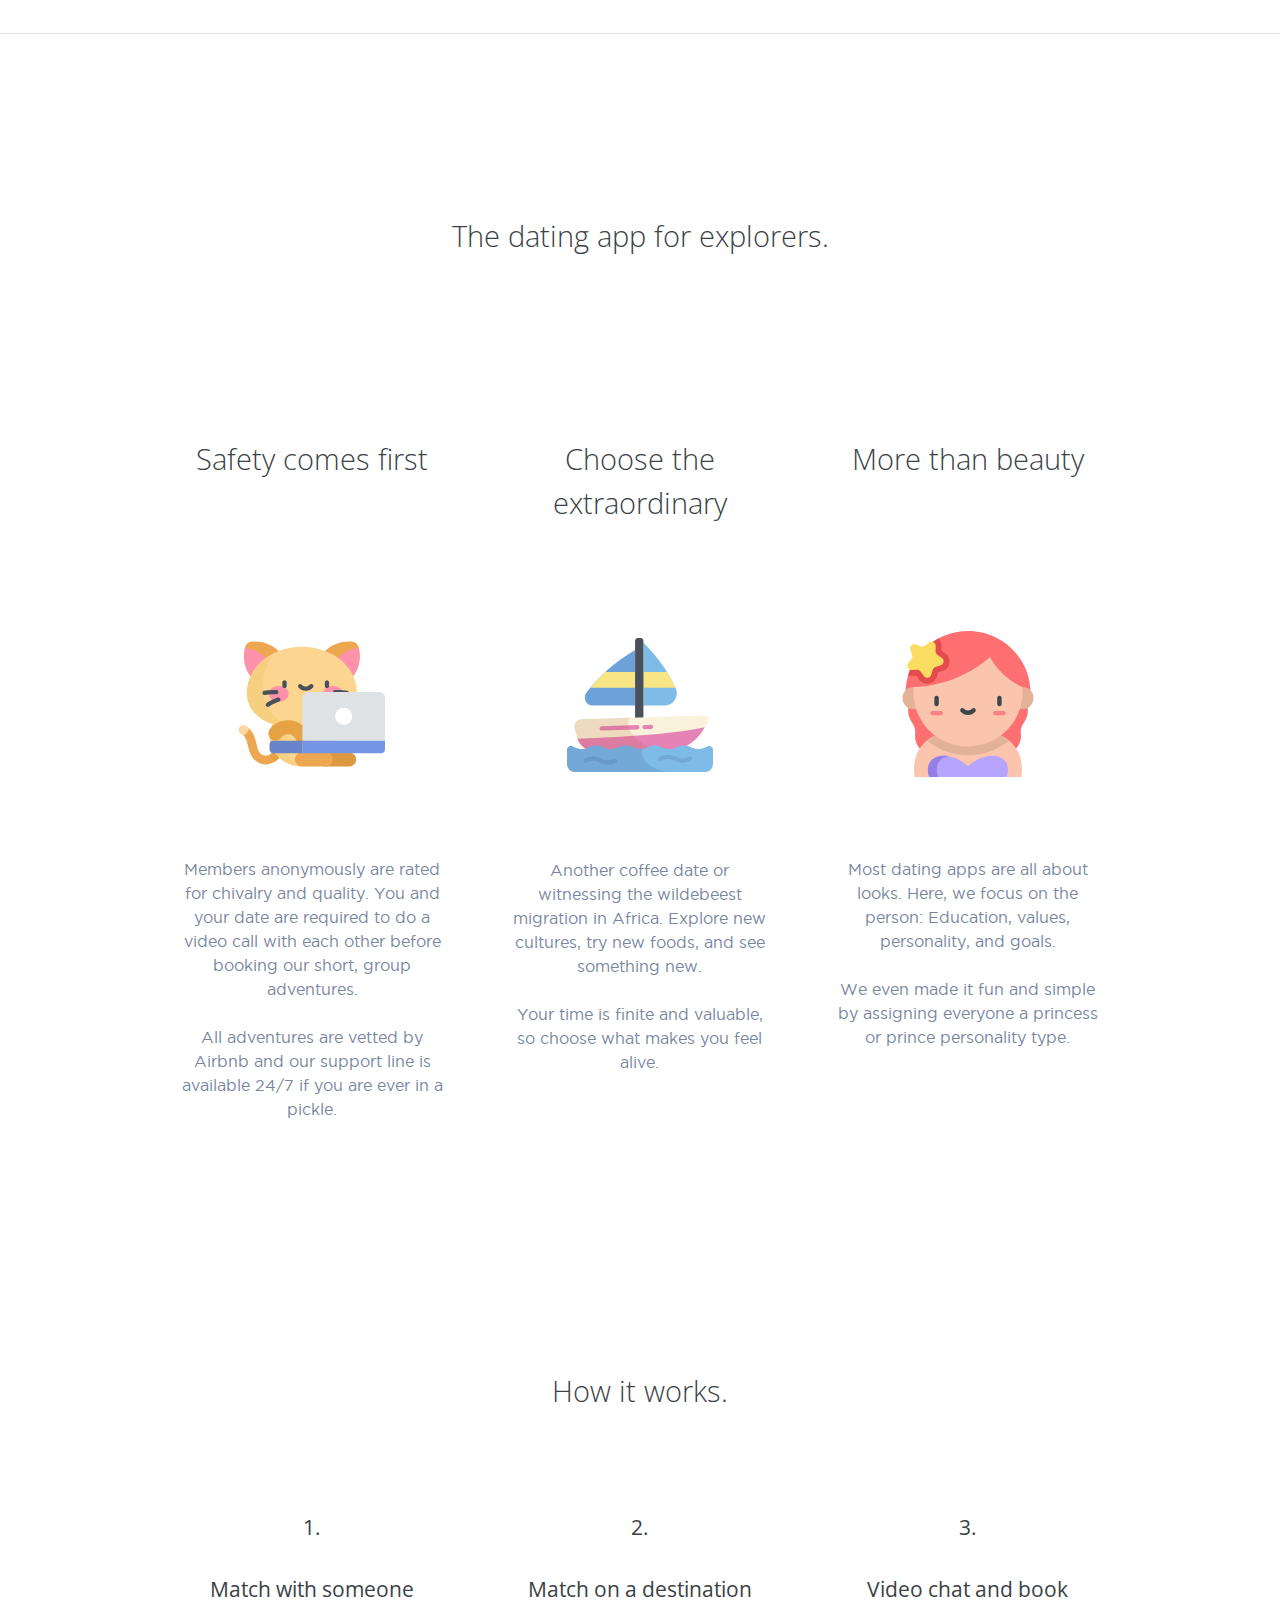
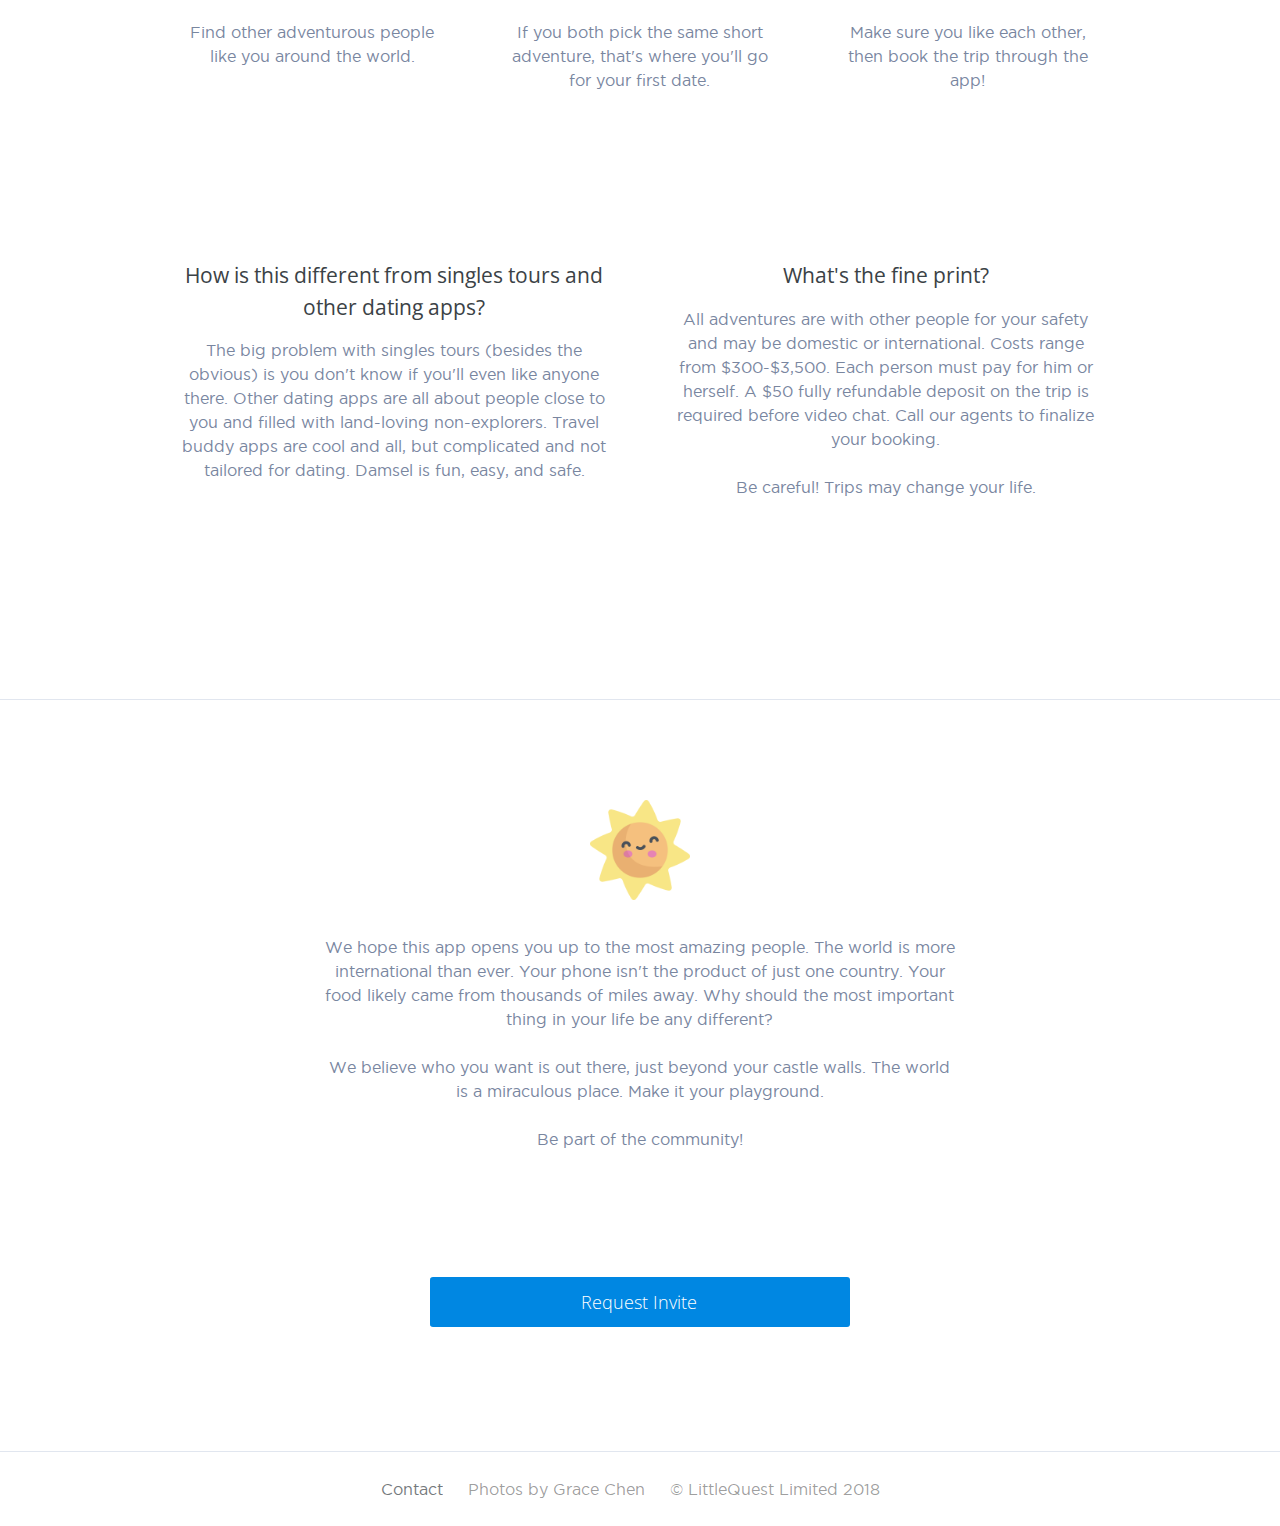
==== commit 850e236b: "copy update + jellyfish" ====
--- a/index.html
+++ b/index.html
@@ -112,7 +112,7 @@
         <ul>
           <li class="feature-li">So you can explore the world and other cultures</li>
           <li class="feature-li">So you aren't limited to only dating people in your city</li>
-          <li class="feature-li">So you can go on extraordinary adventure dates with people you like</li>
+          <li class="feature-li">So you can go on fun adventure dates with amazing people</li>
         </ul>
       </div>
     </div>
@@ -125,9 +125,9 @@
       <div class="third">
         <h2>Safety comes first</h2>
         <div class="first-image"></div>
-        <p>Members anonymously are rated for chivalry and quality. You and your date are required to do a video call with each other before booking our short adventures.
+        <p>Members anonymously are rated for chivalry and quality. You and your date are required to do a video call with each other before booking our short, group adventures.
         <br>&nbsp;<br>
-        All adventures are vetted by <a href="https://www.airbnb.com/s/experiences">Airbnb</a> and with a group. Our support line is available 24/7 if you are ever in a pickle.</p>
+        All adventures are vetted by Airbnb and our support line is available 24/7 if you are ever in a pickle.</p>
       </div>
       <div class="third">
         <h2 style="margin-bottom:58px;">Choose the extraordinary</h2>
@@ -155,12 +155,12 @@
       <div class="third">
         <!-- <div class="fourth-image></div>  -->
         <h3>1.<br><br> Match with someone</h3>
-        <p>Find other adventurous, amazing people like you around the world.</p>
+        <p>Find other adventurous people like you around the world.</p>
       </div>
       <div class="third">
        <!-- <div class="fifth-image"></div> -->
         <h3>2.<br><br>Match on a destination</h3>
-        <p>If you two pick the same short adventure, that's where you'll go for your first date. 
+        <p>If you both pick the same short adventure, that's where you'll go for your first date. 
         </p>
       </div>
       <div class="third">
@@ -176,7 +176,7 @@
     <div class="outer-container">
       <div class="half">
         <h3>How is this different from singles tours and other dating apps?</h3>
-        <p>The big problem with singles tours (besides the obvious) is you don't know if you'll even like anyone there. Other dating apps are all about people close to you and filled with land-loving non-explorers. Travel buddy apps are cool and all, but complicated and not tailored for dating. Damsel is fun, romantic, and safe.</p>
+        <p>The big problem with singles tours (besides the obvious) is you don't know if you'll even like anyone there. Other dating apps are all about people close to you and filled with land-loving non-explorers. Travel buddy apps are cool and all, but complicated and not tailored for dating. Damsel is fun, easy, and safe.</p>
       </div>
       <div class="half">
         <h3>What's the fine print?</h3>
@@ -191,9 +191,9 @@
       <h1 class="icon2 hide-text">Sunshine</h1>
     </div>
     <div class="outer-container">
-      <p>We hope this app opens you up to the most amazing people. The world is more international than ever. Your phone isn't the product of just one country. Your food likely came from thousands of miles away. Why should the most important thing in your life be any different?<br>&nbsp;<br>We believe who you want is out there, maybe just beyond your castle walls. The world is a miraculous place. Make it your playground.
+      <p>We hope this app opens you up to the most amazing people. The world is more international than ever. Your phone isn't the product of just one country. Your food likely came from thousands of miles away. Why should the most important thing in your life be any different?<br>&nbsp;<br>We believe who you want is out there, just beyond your castle walls. The world is a miraculous place. Make it your playground.
       <br>&nbsp;<br>
-      Request to be a founding member of Damsel.
+      Be part of the community!
       </p>
 
     </div>
--- a/css/marketing.css
+++ b/css/marketing.css
@@ -138,7 +138,6 @@
   font-family: "open sans", "Lucida Grande", "Tahoma", "Verdana", "Arial", sans-serif;
   text-align: center;
   margin-top: 10px;
-  /* #79869f */ 
   color: #354054;
   -webkit-font-smoothing: antialiased; }
 p.center {
@@ -230,7 +229,7 @@
   .marketing p.lead {
     font-size: 20px;
     padding: 0 18px;
-    color: #354054; }
+    color: #546075; }
   .marketing h1 {
     font-size: 3.2em; }
     @media screen and (min-width: 320px) and (max-width: 650px) {
@@ -717,7 +716,7 @@
           margin-bottom: 30px; } }
   .marketing .balloon {
     position: absolute;
-    top: 0;
+    top: 13px;
     left: -300px;
     width: 240px;
     height: 365px;
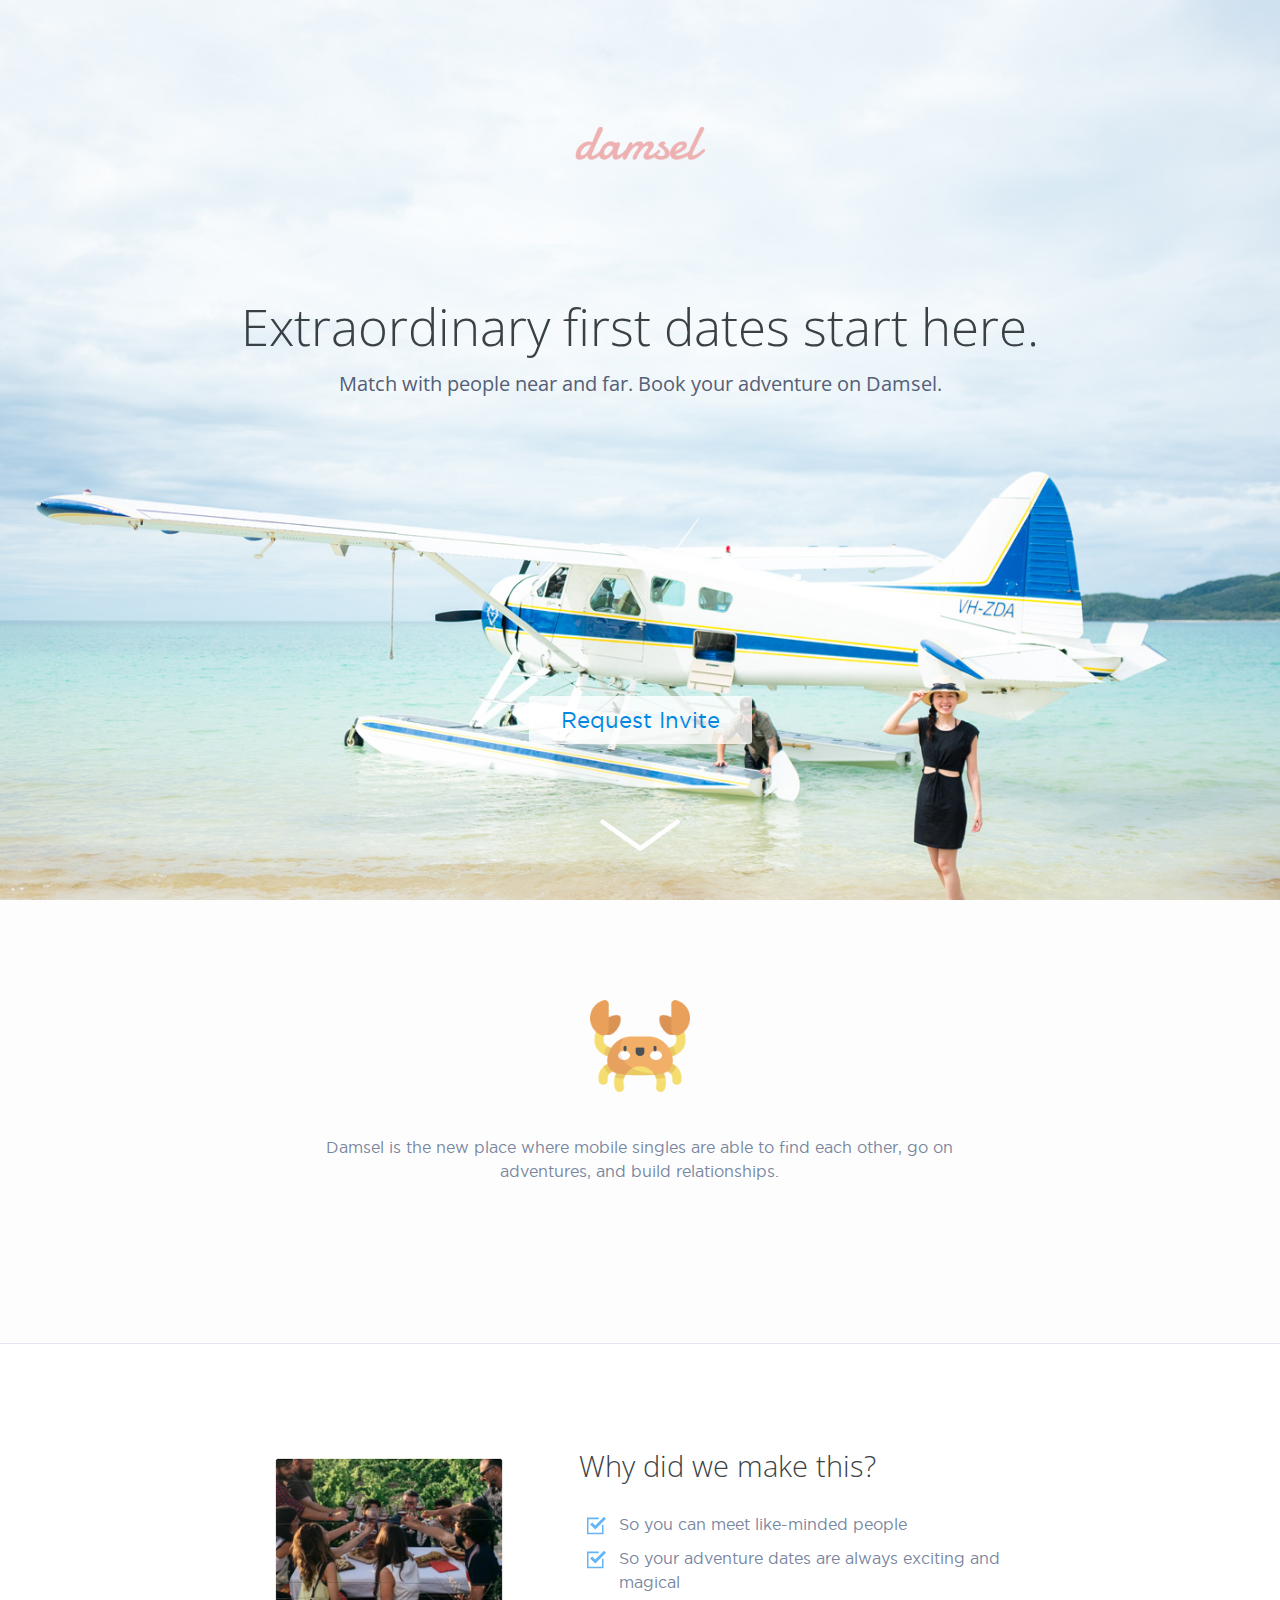
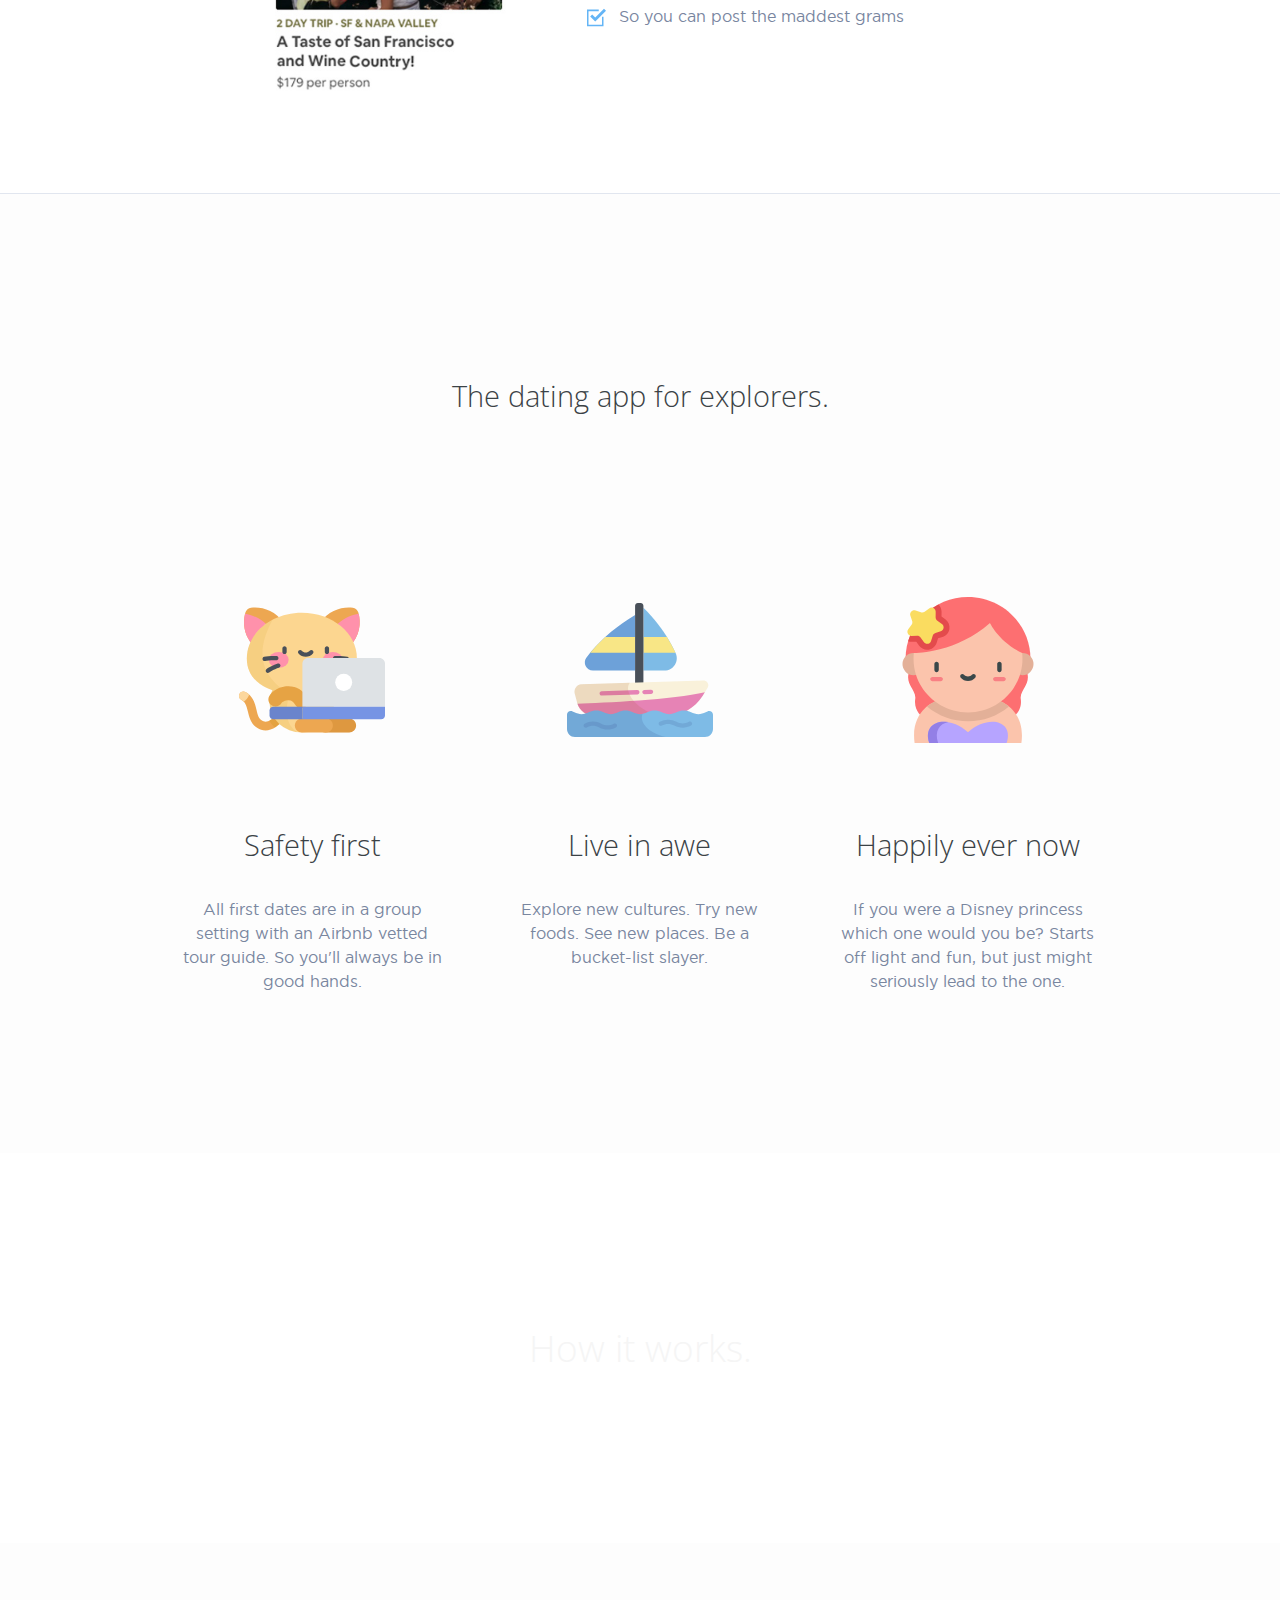
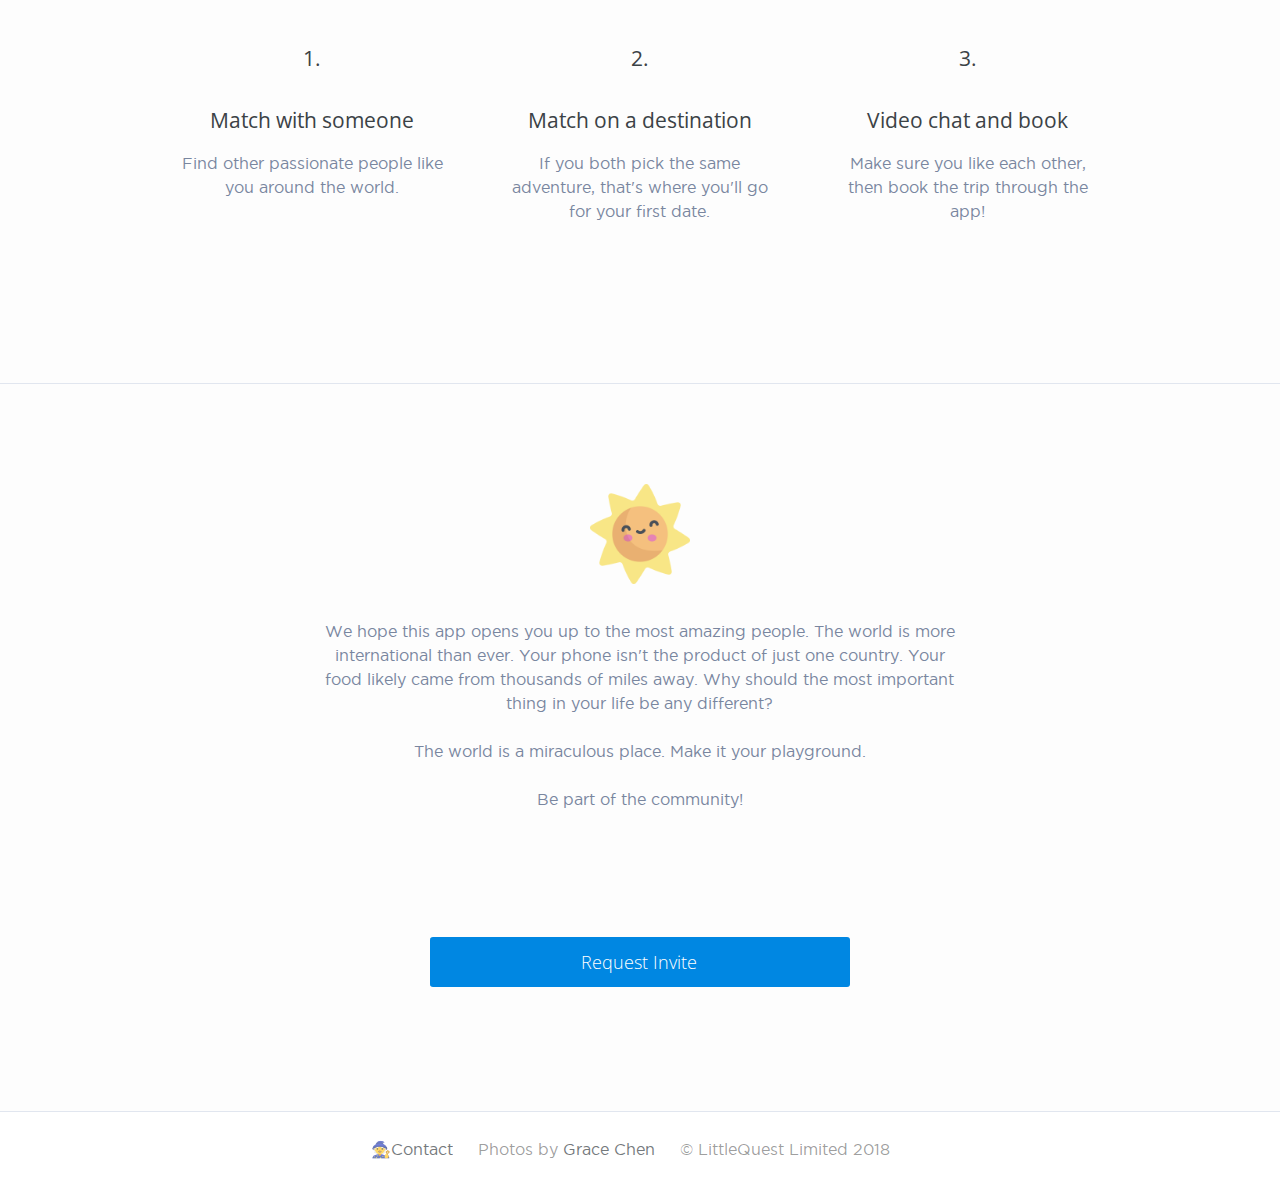
==== commit d47573bd: "added tours, condensed copy" ====
--- a/index.html
+++ b/index.html
@@ -48,6 +48,7 @@
     <script src="//cdnjs.cloudflare.com/ajax/libs/respond.js/1.4.2/respond.min.js"></script>
     <![endif]-->
 
+
   </head>
 
 <body>
@@ -107,12 +108,19 @@
   <section class="feature-checks paragraph-text">
     <div class="outer-container">
       <div class="feature-list">
-        <div class="balloon" data--300-top="top[sqrt]:-100;" data-600-top="top:100px;"></div>
+        <div>
+          <div class="balloon">
+            <div class='slide1'></div>
+            <div class='slide2'></div>
+            <div class='slide3'></div>
+        </div>
+      </div>
+        <!-- <div class="balloon" data--300-top="top[sqrt]:-100;" data-600-top="top:100px;"></div> --><!-- carousel -->
       <h2>Why did we make this?</h2>
         <ul>
-          <li class="feature-li">So you can explore the world and other cultures</li>
-          <li class="feature-li">So you aren't limited to only dating people in your city</li>
-          <li class="feature-li">So you can go on fun adventure dates with amazing people</li>
+          <li class="feature-li">So you can meet like-minded people</li>
+          <li class="feature-li">So your adventure dates are always exciting and magical</li>
+          <li class="feature-li">So you can post the maddest grams <a href="https://www.instagram.com/damseltravel/"></a></li><!-- #damseltravel -->
         </ul>
       </div>
     </div>
@@ -120,47 +128,47 @@
 
   <section class="three-points">
     <div class="outer-container">
-      <h2>The dating app for explorers.</h2>
-
-      <div class="third">
-        <h2>Safety comes first</h2>
+      <h2 style="margin: 80px auto 120px;">The dating app for explorers.</h2>
+
+      <div class="third">
         <div class="first-image"></div>
-        <p>Members anonymously are rated for chivalry and quality. You and your date are required to do a video call with each other before booking our short, group adventures.
-        <br>&nbsp;<br>
-        All adventures are vetted by Airbnb and our support line is available 24/7 if you are ever in a pickle.</p>
-      </div>
-      <div class="third">
-        <h2 style="margin-bottom:58px;">Choose the extraordinary</h2>
-        <div class="second-image"></div>
-        <p>Another coffee date or witnessing the wildebeest migration in Africa. Explore new cultures, try new foods, and see something new. 
-        <br>&nbsp;<br>
-        Your time is finite and valuable, so choose what makes you feel alive.
+        <h2>Safety first</h2>
+        <p>All first dates are in a group setting with an Airbnb vetted tour guide. So you'll always be in good hands.
         </p>
       </div>
       <div class="third">
-      <h2>More than beauty</h2>
-      <div class="third-image"></div>
-      <p>Most dating apps are all about looks. Here, we focus on the person: Education, values, personality, and goals. 
-      <br>&nbsp;<br>
-      We even made it fun and simple by assigning everyone a princess or prince personality type.
+                <div class="second-image"></div>
+
+        <h2>Live in awe</h2>
+        <p>Explore new cultures. Try new foods. See new places. Be a bucket-list slayer.
+        </p>
+      </div>
+      <div class="third">
+              <div class="third-image"></div>
+
+      <h2>Happily ever now </h2>
+      <p>If you were a Disney princess which one would you be? Starts off light and fun, but just might seriously lead to the one.     
       </p>
       </div>
     </div>
   </section>
-
+  <section class="break-content">
+        <div class="outer-container">
+        <h2>How it works.</h2>
+        </div>
+  </section>
 
 <section class="three-points">
     <div class="outer-container">
-      <h2>How it works.</h2>
       <div class="third">
         <!-- <div class="fourth-image></div>  -->
         <h3>1.<br><br> Match with someone</h3>
-        <p>Find other adventurous people like you around the world.</p>
+        <p>Find other passionate people like you around the world.</p>
       </div>
       <div class="third">
        <!-- <div class="fifth-image"></div> -->
         <h3>2.<br><br>Match on a destination</h3>
-        <p>If you both pick the same short adventure, that's where you'll go for your first date. 
+        <p>If you both pick the same adventure, that's where you'll go for your first date. 
         </p>
       </div>
       <div class="third">
@@ -172,18 +180,18 @@
     </div>
   </section>
   
-  <section class="faq">
+<!--   <section class="faq">
     <div class="outer-container">
       <div class="half">
         <h3>How is this different from singles tours and other dating apps?</h3>
-        <p>The big problem with singles tours (besides the obvious) is you don't know if you'll even like anyone there. Other dating apps are all about people close to you and filled with land-loving non-explorers. Travel buddy apps are cool and all, but complicated and not tailored for dating. Damsel is fun, easy, and safe.</p>
+        <p>The big problem with singles tours is you don't even know if you'll like anyone there. Other dating apps are filled with land-loving non-explorers. The world is yours. Damsel makes it easier with someone you like.</p>
       </div>
       <div class="half">
         <h3>What's the fine print?</h3>
-        <p>All adventures are with other people for your safety and may be domestic or international. Costs range from $300-$3,500. Each person must pay for him or herself. A $50 fully refundable deposit on the trip is required before video chat. Call our agents to finalize your booking.<br>&nbsp;<br>Be careful! Trips may change your life.</p>
-      </div>
-    </div>
-  </section>
+        <p>All adventures are with other people for your safety and may be domestic or international. Costs range from $300-$3,500. Each person must pay for him or herself. A $50 fully refundable deposit on the trip is required before video chat.<br>&nbsp;<br>Be careful! Trips may change your life.</p>
+      </div>
+    </div>
+  </section> -->
 
 
   <section class="paragraph-text bottom-part">
@@ -191,7 +199,7 @@
       <h1 class="icon2 hide-text">Sunshine</h1>
     </div>
     <div class="outer-container">
-      <p>We hope this app opens you up to the most amazing people. The world is more international than ever. Your phone isn't the product of just one country. Your food likely came from thousands of miles away. Why should the most important thing in your life be any different?<br>&nbsp;<br>We believe who you want is out there, just beyond your castle walls. The world is a miraculous place. Make it your playground.
+      <p>We hope this app opens you up to the most amazing people. The world is more international than ever. Your phone isn't the product of just one country. Your food likely came from thousands of miles away. Why should the most important thing in your life be any different?<br>&nbsp;<br><!-- We believe who you want is out there, just beyond your castle walls. --> The world is a miraculous place. Make it your playground.
       <br>&nbsp;<br>
       Be part of the community!
       </p>
@@ -217,9 +225,9 @@
 <div class="footer-links">
   <ul>
 <!--     <li><a href="#app-download" class="a-blue get-app" style="font-weight: bold; color: #0088e3;">Get App</a></li>
- -->    <li><a href="mailto:merlin@damsel.app">Contact</a></li>
+ -->    <li><a href="mailto:merlin@damsel.app">🧙Contact</a></li>
     <!-- <li><a href="http://www.littlequest.me/terms">Terms & Privacy Policy</a></li> -->
-    <li class="copyright">Photos by Grace Chen</li>    
+    <li class="copyright">Photos by <a href="https://www.instagram.com/skipwithgrace/">Grace Chen</a></li>    
     <li class="copyright">&copy; LittleQuest Limited 2018</li>
     <!-- <li class="copyright"><div class="fb-like" data-href="https://www.facebook.com/damselapp" data-width="80px" data-layout="button" data-action="like" data-size="small" data-show-faces="false" data-share="false"></div></li> -->
   </ul>
--- a/css/marketing.css
+++ b/css/marketing.css
@@ -549,6 +549,23 @@
     /*background-position: bottom;*/
   }
 
+    .marketing .break-content {
+    width: 100%;
+    margin: 0 auto;
+    /* height: 100%; */
+    min-height: 390px;
+    position: relative;
+    z-index: 5;
+    background: url(../img-assets/castle.jpg) no-repeat;
+    background-size: cover;
+    background-position: bottom;
+    /* background-position: 62% 0; */
+    /* background-position: bottom; */
+    background-attachment: fixed;
+}
+  }
+
+
     /* Use larger background for larger screens */
       @media screen and (min-width: 1200px) {
        .marketing .splash-content {
@@ -557,6 +574,7 @@
           background-size: cover;
         }
     }
+
 
     .marketing .splash-content .main-center {
       text-align: center;
@@ -578,7 +596,17 @@
     background: rgba(0, 135, 226, 0.05); }*/
   .marketing .features, .marketing .three-points, .marketing .feature-checks, .marketing .faq, .marketing .paragraph-text, .marketing .foot-cta {
     padding-top: 100px;
-    padding-bottom: 68px; }
+    padding-bottom: 160px; }
+
+    .break-content h2{
+      text-align: center;
+      color: whitesmoke;
+      font-size: 37px;
+      position: absolute;
+      top: 50%;
+      left: 50%;
+      transform: translate(-50%, -50%);
+    }
 
   .foot-cta {
     /*background: url(../img-assets/flyover.jpg) no-repeat top;*/
@@ -597,6 +625,7 @@
   .marketing .features {    
     /*padding-top: 200px;   */
     position: relative; 
+    background-color: #fdfdfd;
     }
 
     @media screen and (min-width: 320px) and (max-width: 650px) {
@@ -634,9 +663,11 @@
         width: 95%;
         height: auto; } }
   .marketing .three-points {
-    text-align: center; }
+    text-align: center;
+    background-color: #fdfdfd;
+     }
     .marketing .three-points h2 {
-      margin: 80px auto 100px;
+          margin: 10px auto 30px;
      }
 
     .marketing .three-points .first-image, .marketing .three-points .second-image, .marketing .three-points .third-image {
@@ -719,7 +750,7 @@
     top: 13px;
     left: -300px;
     width: 240px;
-    height: 365px;
+    height: 235px;
     -webkit-animation: bob 3s ease-in-out infinite;
     -moz-animation: bob 3s ease-in-out infinite;
     animation: bob 3s ease-in-out infinite; }
@@ -728,8 +759,65 @@
         background-position: top 0 left 65%;
        }
       .marketing .balloon {
-        display: none; } }
-@-webkit-keyframes bob {
+        display: none; 
+        /* show in future */
+         } }
+    
+  .slider {
+  max-width: 300px;
+  height: 200px;
+  margin: 20px auto;
+  position: relative;
+}
+.slide1,.slide2,.slide3,.slide4,.slide5 {
+  position: absolute;
+    width: 100%;
+    height: 100%;
+}
+.slide1 {
+  background: url('../img-assets/tour1.jpg') no-repeat center;
+      background-size: cover;
+    animation:fade 30s infinite;
+    -webkit-animation:fade 30s infinite;
+
+} 
+.slide2 {
+  background: url('../img-assets/tour2.jpg') no-repeat center;
+      background-size: cover;
+    animation:fade2 30s infinite;
+    -webkit-animation:fade2 30s infinite;
+}
+.slide3 {
+    background: url('../img-assets/tour3.jpg') no-repeat center;
+      background-size: cover;
+    animation:fade3 30s infinite;
+    -webkit-animation:fade3 30s infinite;
+}
+@keyframes fade
+{
+  0%   {opacity:1}
+  33.333% { opacity: 0}
+  66.666% { opacity: 0}
+  100% { opacity: 1}
+}
+@keyframes fade2
+{
+  0%   {opacity:0}
+  33.333% { opacity: 1}
+  66.666% { opacity: 0 }
+  100% { opacity: 0}
+}
+@keyframes fade3
+{
+  0%   {opacity:0}
+  33.333% { opacity: 0}
+  66.666% { opacity: 1}
+  100% { opacity: 0}
+}
+   /* img.tours {
+    height: auto;
+    width: 240px;}*/
+/*@-webkit-keyframes bob {
   50% {
     -webkit-transform: translateY(-10px); } }
 @-moz-keyframes bob {
@@ -741,20 +829,21 @@
     -moz-transform: translateY(-10px);
     -ms-transform: translateY(-10px);
     -o-transform: translateY(-10px);
-    transform: translateY(-10px); } }
+    transform: translateY(-10px); } }*/
   .marketing .balloon:after {
     content: "";
     width: 100%;
     height: 100%;
-    background: url("../img-assets/991786.svg") no-repeat center center/168px;
+    /*background: url("../img-assets/adventure-preview.jpg") no-repeat center center/168px;*/
     position: absolute;
-    top: -60px;
+    top: -70px;
     right: 0;
-    -webkit-transform: rotate(-5deg);
+/*    -webkit-transform: rotate(-5deg);
     -moz-transform: rotate(-5deg);
     -ms-transform: rotate(-5deg);
     -o-transform: rotate(-5deg);
-    transform: rotate(-5deg); }
+    transform: rotate(-5deg); */
+  }
   .marketing .clouds1 {
     position: absolute;
     top: -120px;
@@ -887,6 +976,8 @@
 */
   .marketing section.paragraph-text.bottom-part {
     padding: 100px 0;
+    background-color: #fdfdfd;
+    border-top: 1px solid #E1E6EF;
   }
 
 .book {
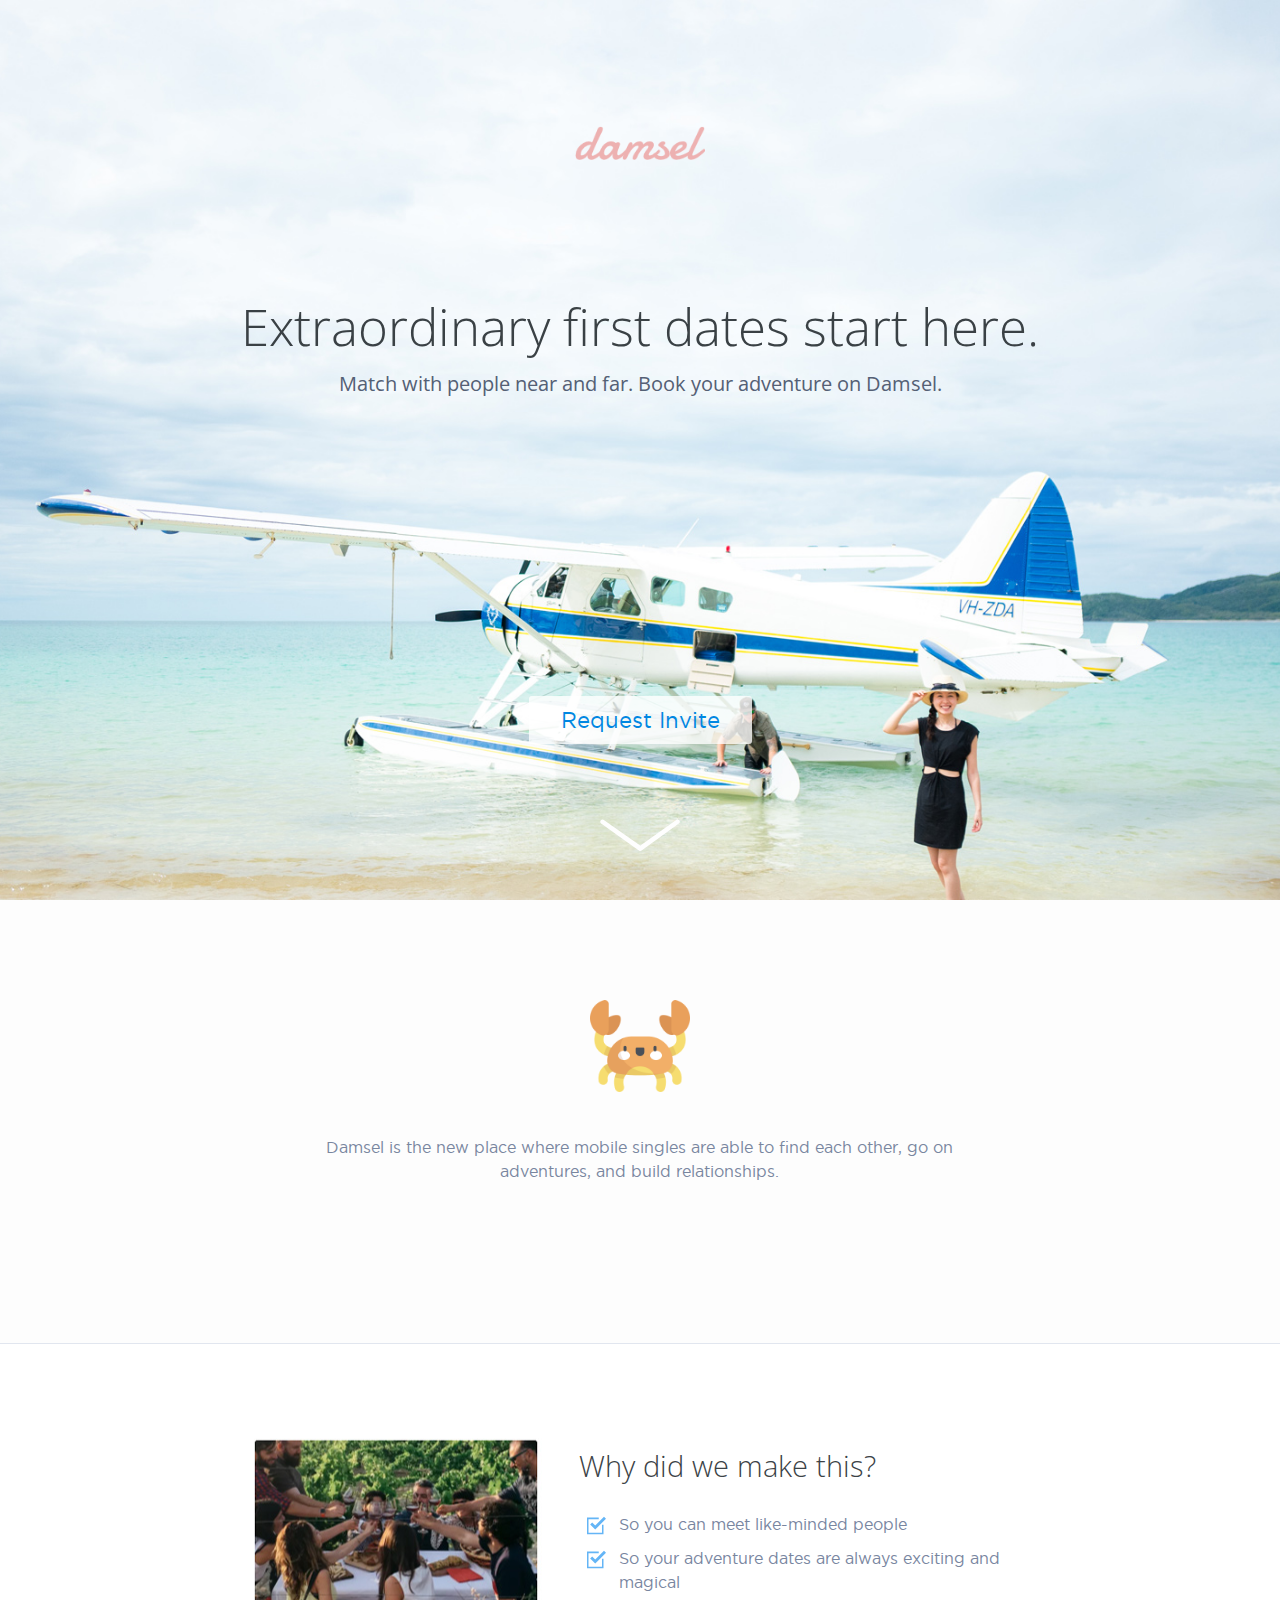
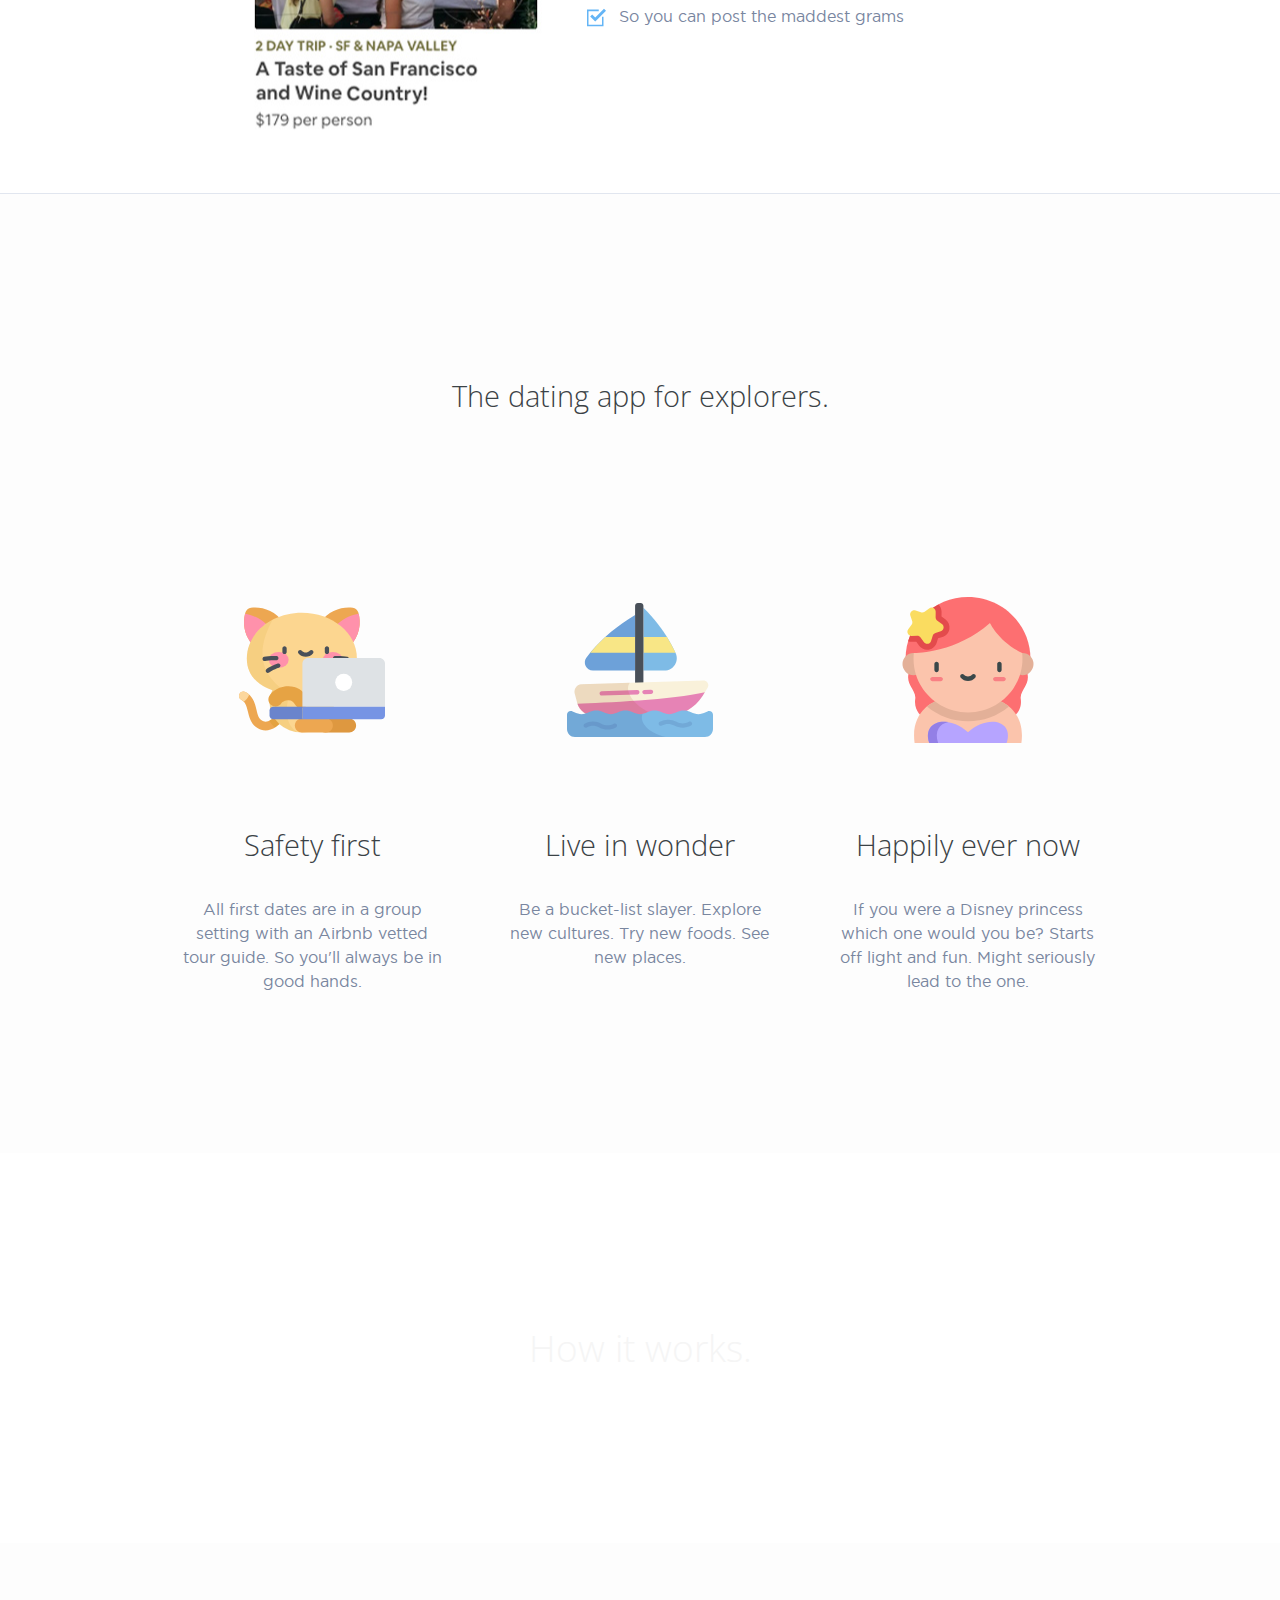
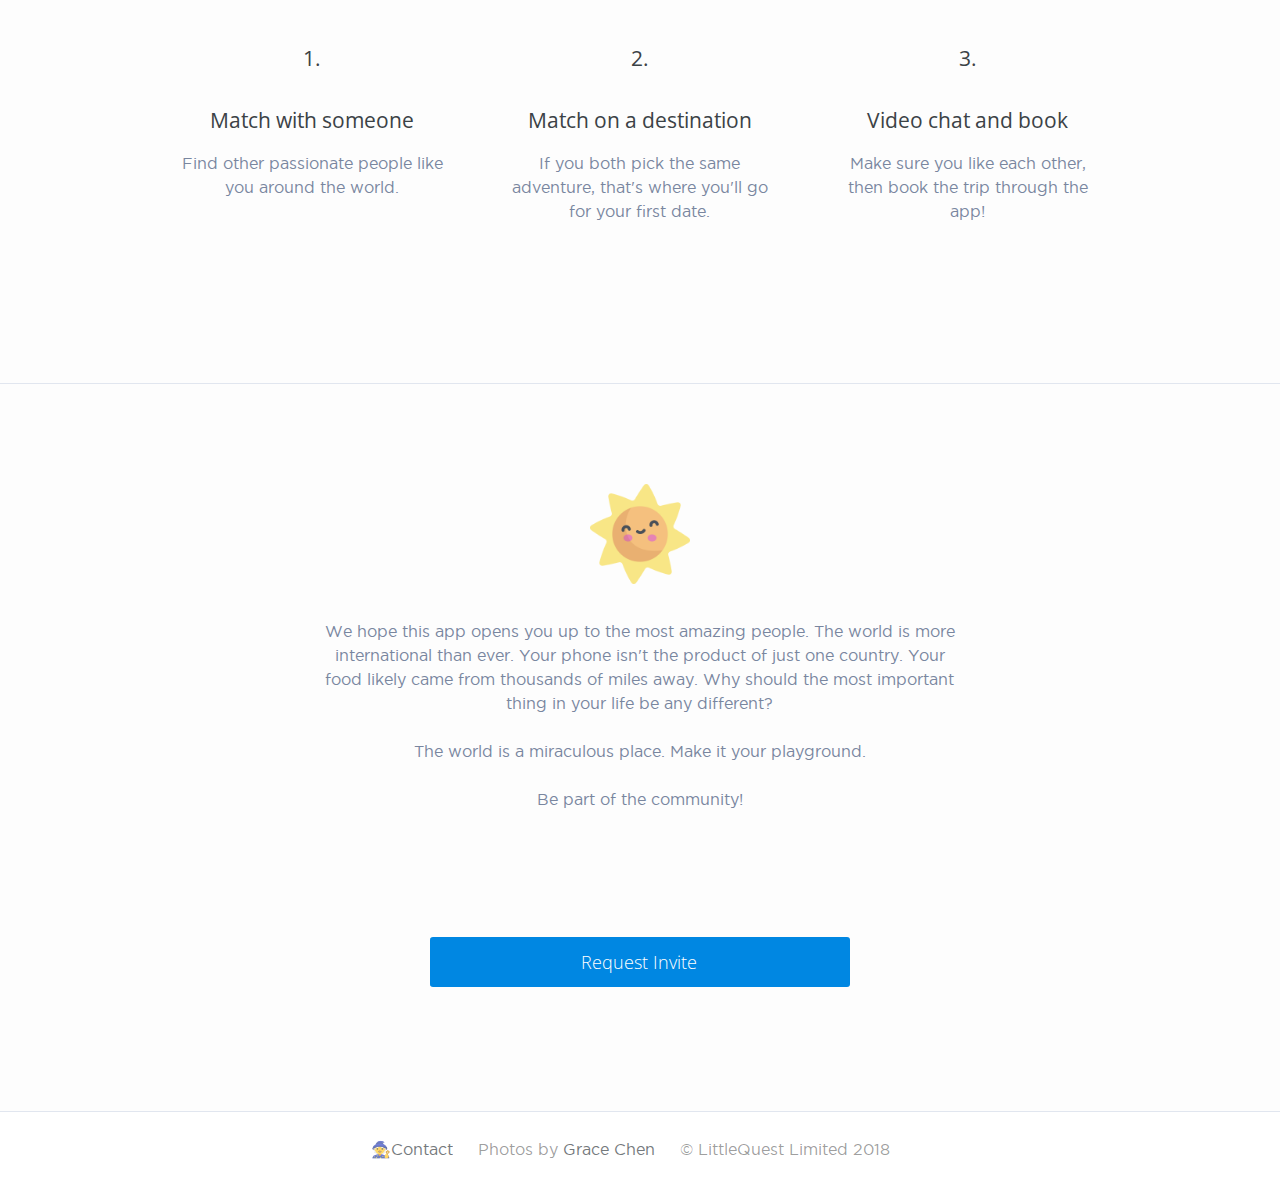
==== commit 7509a7ad: "social img updated, need to improve tour section" ====
--- a/index.html
+++ b/index.html
@@ -11,7 +11,7 @@
     <meta name="author" content="Damsel.app" />
     <meta name="copyright" content="Damsel" />
     <meta name="application-name" content="Damsel" />
-    <meta property="og:title" content="Damsel - Find your next adventure." />
+    <meta property="og:title" content="Damsel - Extraordinary first dates start here." />
     <meta property="og:locale" content="en_US" />  
     <meta property="fb:app_id" content="" />
     <meta property="og:site_name" content="Damsel.app"/>
@@ -139,15 +139,15 @@
       <div class="third">
                 <div class="second-image"></div>
 
-        <h2>Live in awe</h2>
-        <p>Explore new cultures. Try new foods. See new places. Be a bucket-list slayer.
+        <h2>Live in wonder</h2>
+        <p>Be a bucket-list slayer. Explore new cultures. Try new foods. See new places. 
         </p>
       </div>
       <div class="third">
               <div class="third-image"></div>
 
       <h2>Happily ever now </h2>
-      <p>If you were a Disney princess which one would you be? Starts off light and fun, but just might seriously lead to the one.     
+      <p>If you were a Disney princess which one would you be? Starts off light and fun. Might seriously lead to the one.     
       </p>
       </div>
     </div>
--- a/css/marketing.css
+++ b/css/marketing.css
@@ -747,10 +747,10 @@
           margin-bottom: 30px; } }
   .marketing .balloon {
     position: absolute;
-    top: 13px;
-    left: -300px;
-    width: 240px;
-    height: 235px;
+    top: -6px;
+    left: -323px;
+    width: 300px;
+    height: 294px;
     -webkit-animation: bob 3s ease-in-out infinite;
     -moz-animation: bob 3s ease-in-out infinite;
     animation: bob 3s ease-in-out infinite; }
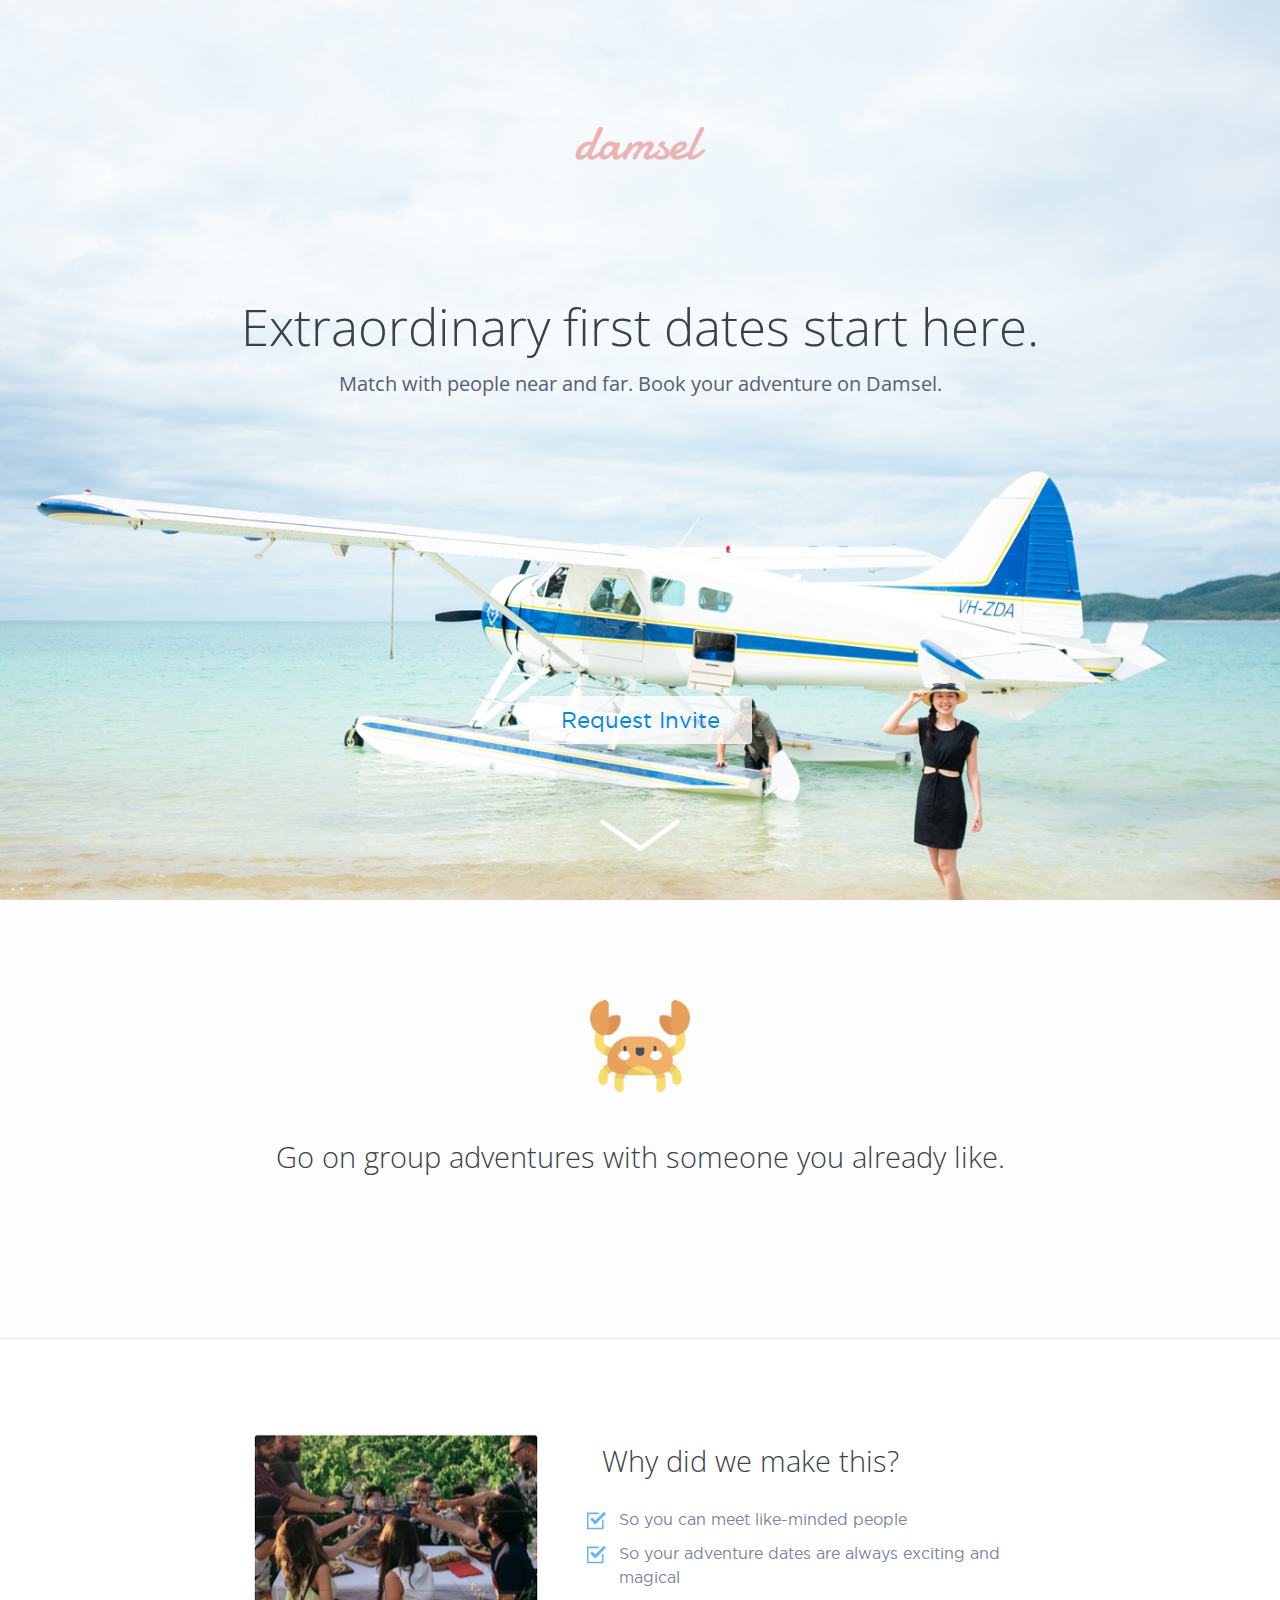
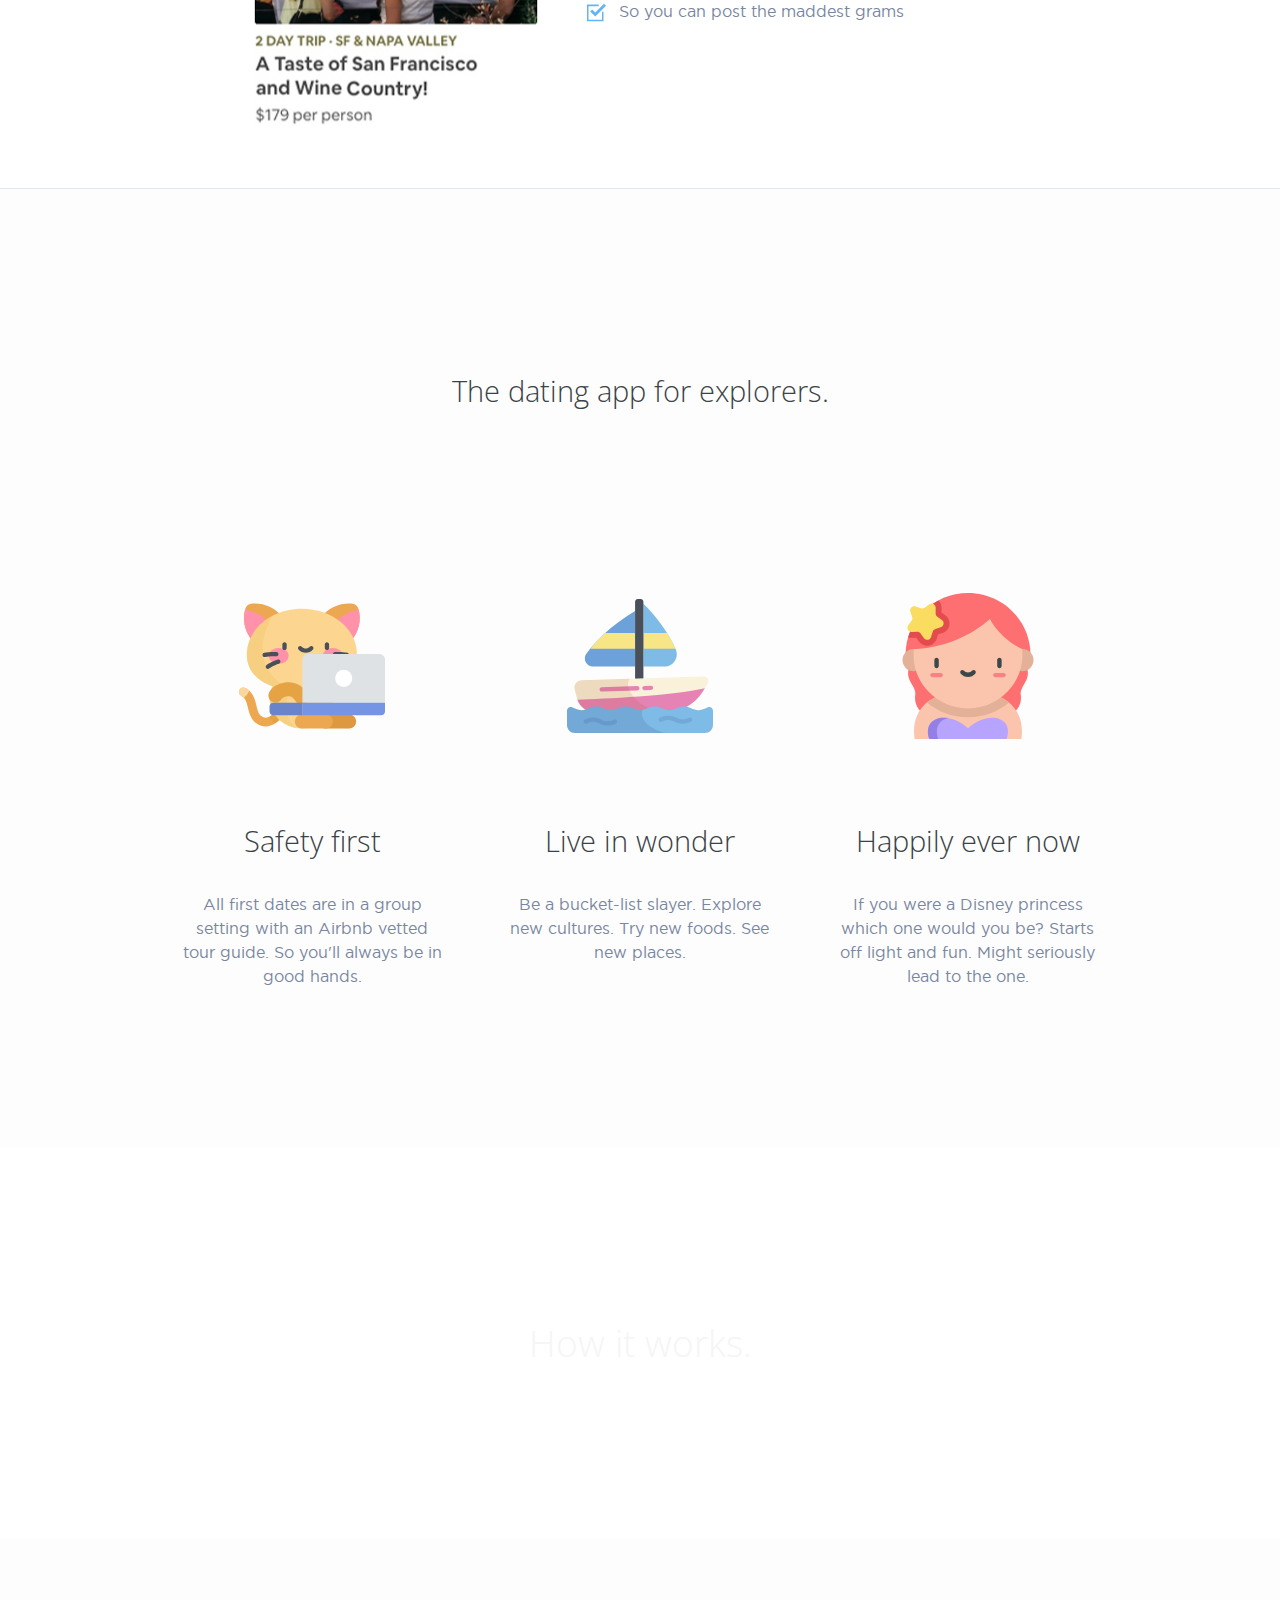
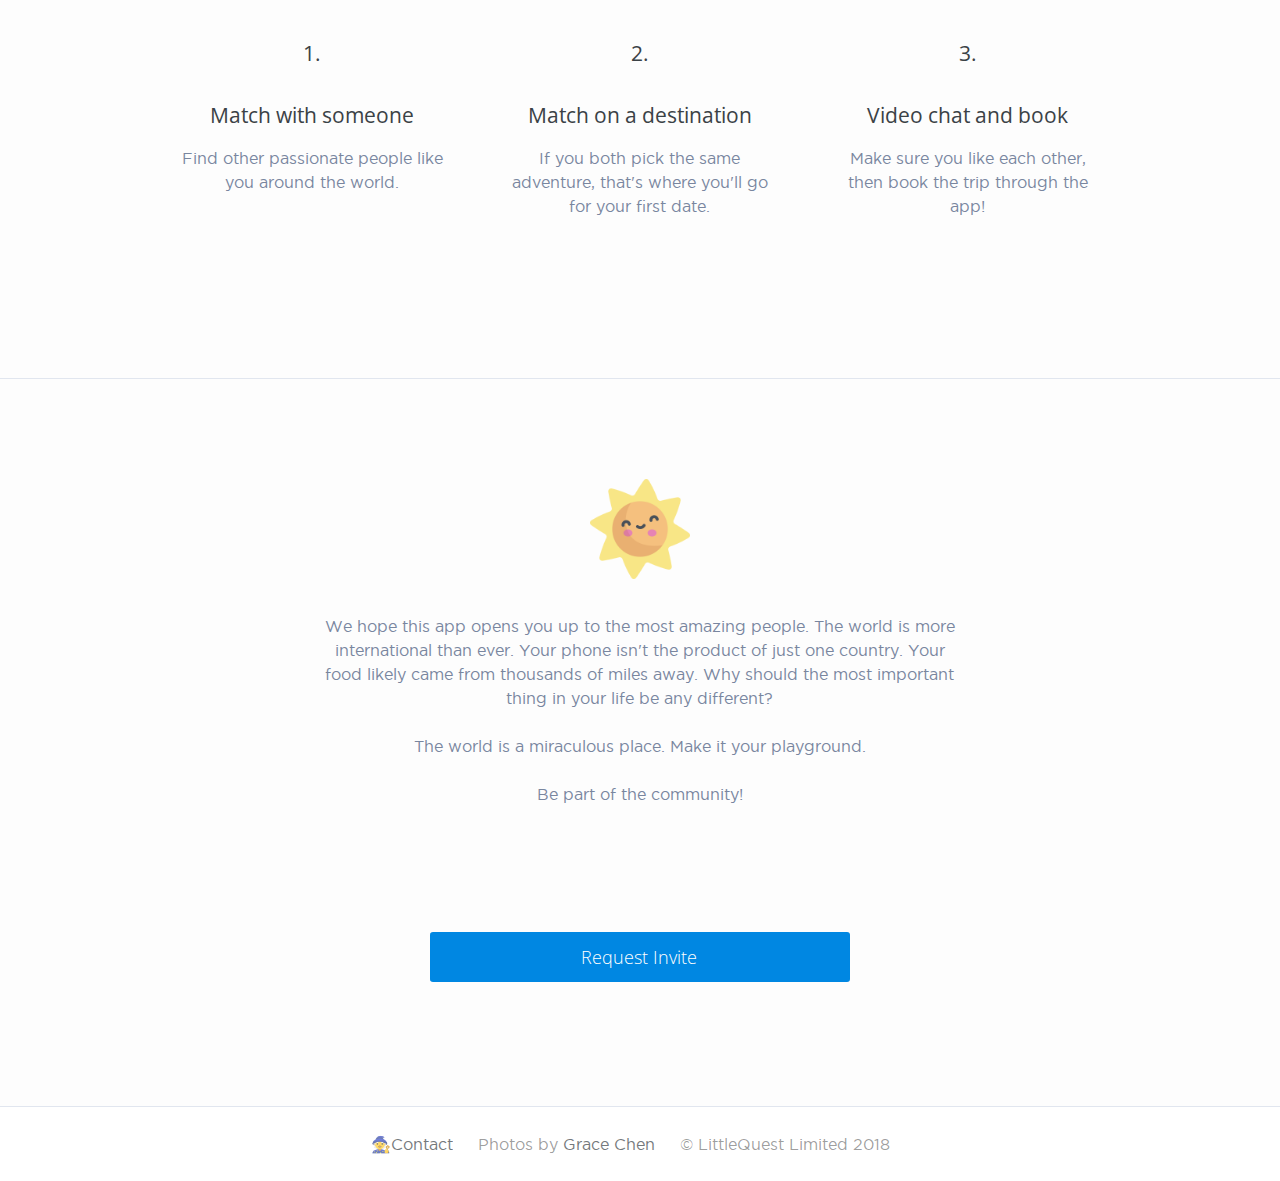
==== commit 3b77c126: "group adventure obvious copy" ====
--- a/index.html
+++ b/index.html
@@ -5,7 +5,7 @@
     <meta charset="utf-8">
     <title>Damsel - The dating app for explorers.</title>
     <meta name="description" content="Extraordinary first dates start here. Match with people near and far. Book your adventure on Damsel. The dating app for explorers." />
-    <meta name="keywords" content="img-assets/socialthumbmail.jpg" />
+    <meta name="keywords" content="https://www.damsel.app/img-assets/socialthumbnail.jpg" />
 
     <meta name="viewport" content="width=device-width, initial-scale=1">
     <meta name="author" content="Damsel.app" />
@@ -16,14 +16,14 @@
     <meta property="fb:app_id" content="" />
     <meta property="og:site_name" content="Damsel.app"/>
     <meta property="og:type" content="article" />
-    <meta property="og:image" content="img-assets/socialthumbnail.jpg" />
+    <meta property="og:image" content="https://www.damsel.app/img-assets/socialthumbnail.jpg" />
     <meta property="og:url" content="https://www.damsel.app/" />
-    <meta property="og:description" content="Extraordinary first dates start here. Match with people near and far. Book your adventure on Damsel. The dating app for explorers." />
+    <meta property="og:description" content="Match with people near and far. Book your adventure on Damsel. The dating app for explorers." />
 
     <meta name="twitter:card" content="summary" />
-    <meta name="twitter:title" content="Damsel" />
-    <meta name="twitter:description" content="Extraordinary first dates start here. Match with people near and far. Book your adventure on Damsel. The dating app for explorers." />
-    <meta name="twitter:image" content="img-assets/socialthumbmail.jpg" />  
+    <meta name="twitter:title" content="Damsel - Extraordinary first dates start here." />
+    <meta name="twitter:description" content="Match with people near and far. Book your adventure on Damsel. The dating app for explorers." />
+    <meta name="twitter:image" content="https://www.damsel.app/img-assets/socialthumbnail.jpg" />  
  
 
     <!-- Global site tag (gtag.js) - Google Analytics -->
@@ -101,8 +101,9 @@
       <h1 class="icon hide-text">Damsel</h1>
     </div>
     <a id="tell-me-more" name="tellmemore-anchor">scroll to here</a>
-    <div class="outer-container">
-    <p>Damsel is the new place where mobile singles are able to find each other, go on adventures, and build relationships.</p>
+    <div class="outer-container" style="text-align: center;">
+          <h2>Go on group adventures with someone you already like.</h2>
+
   </section>
 
   <section class="feature-checks paragraph-text">
--- a/css/marketing.css
+++ b/css/marketing.css
@@ -239,10 +239,14 @@
          } }
   .marketing h2 {
     font-size: 1.8em;
-    color: #3b4246; }
+    color: #3b4246; 
+    width: 90%;
+    margin: auto;
+    }
     @media screen and (min-width: 320px) and (max-width: 650px) {
       .marketing h2 {
-        width: 90%; } 
+        width: 90%;
+         } 
       .marketing .feature-list h2 {
         width: 100%;
       }
